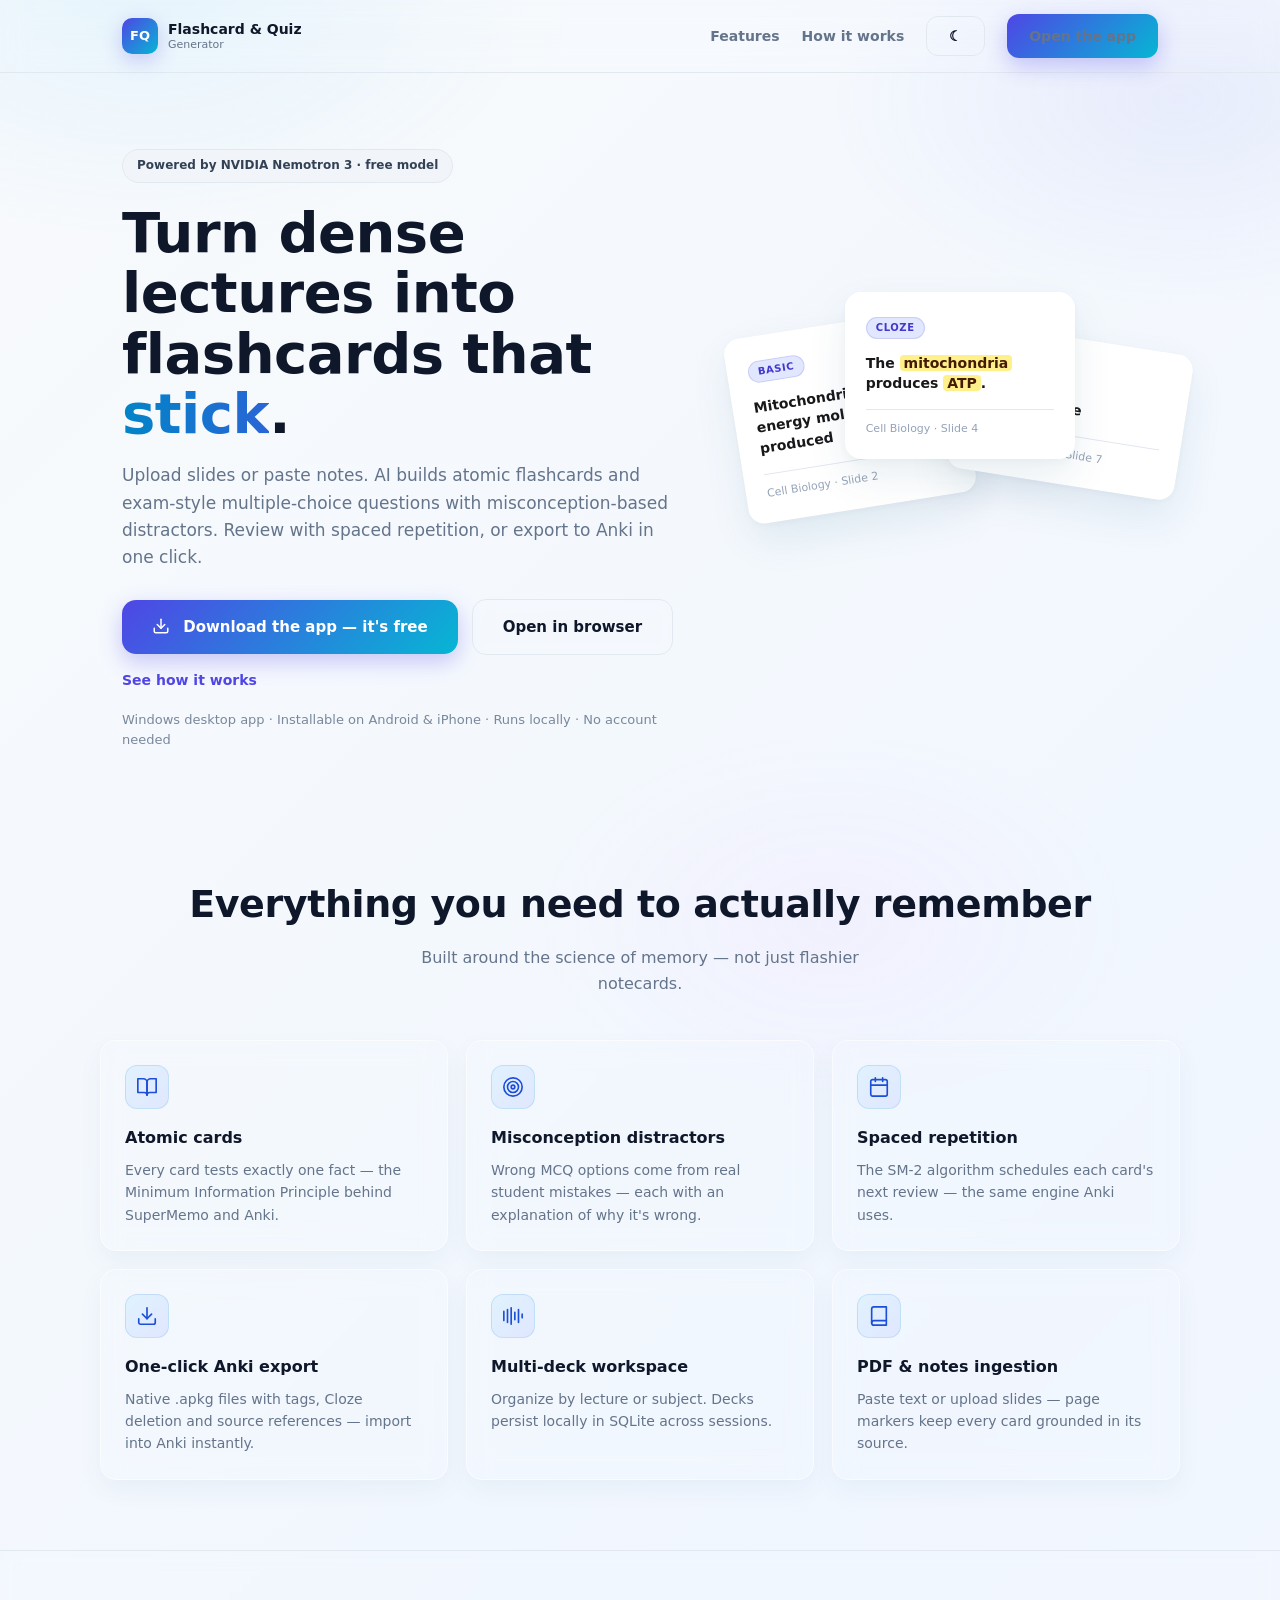
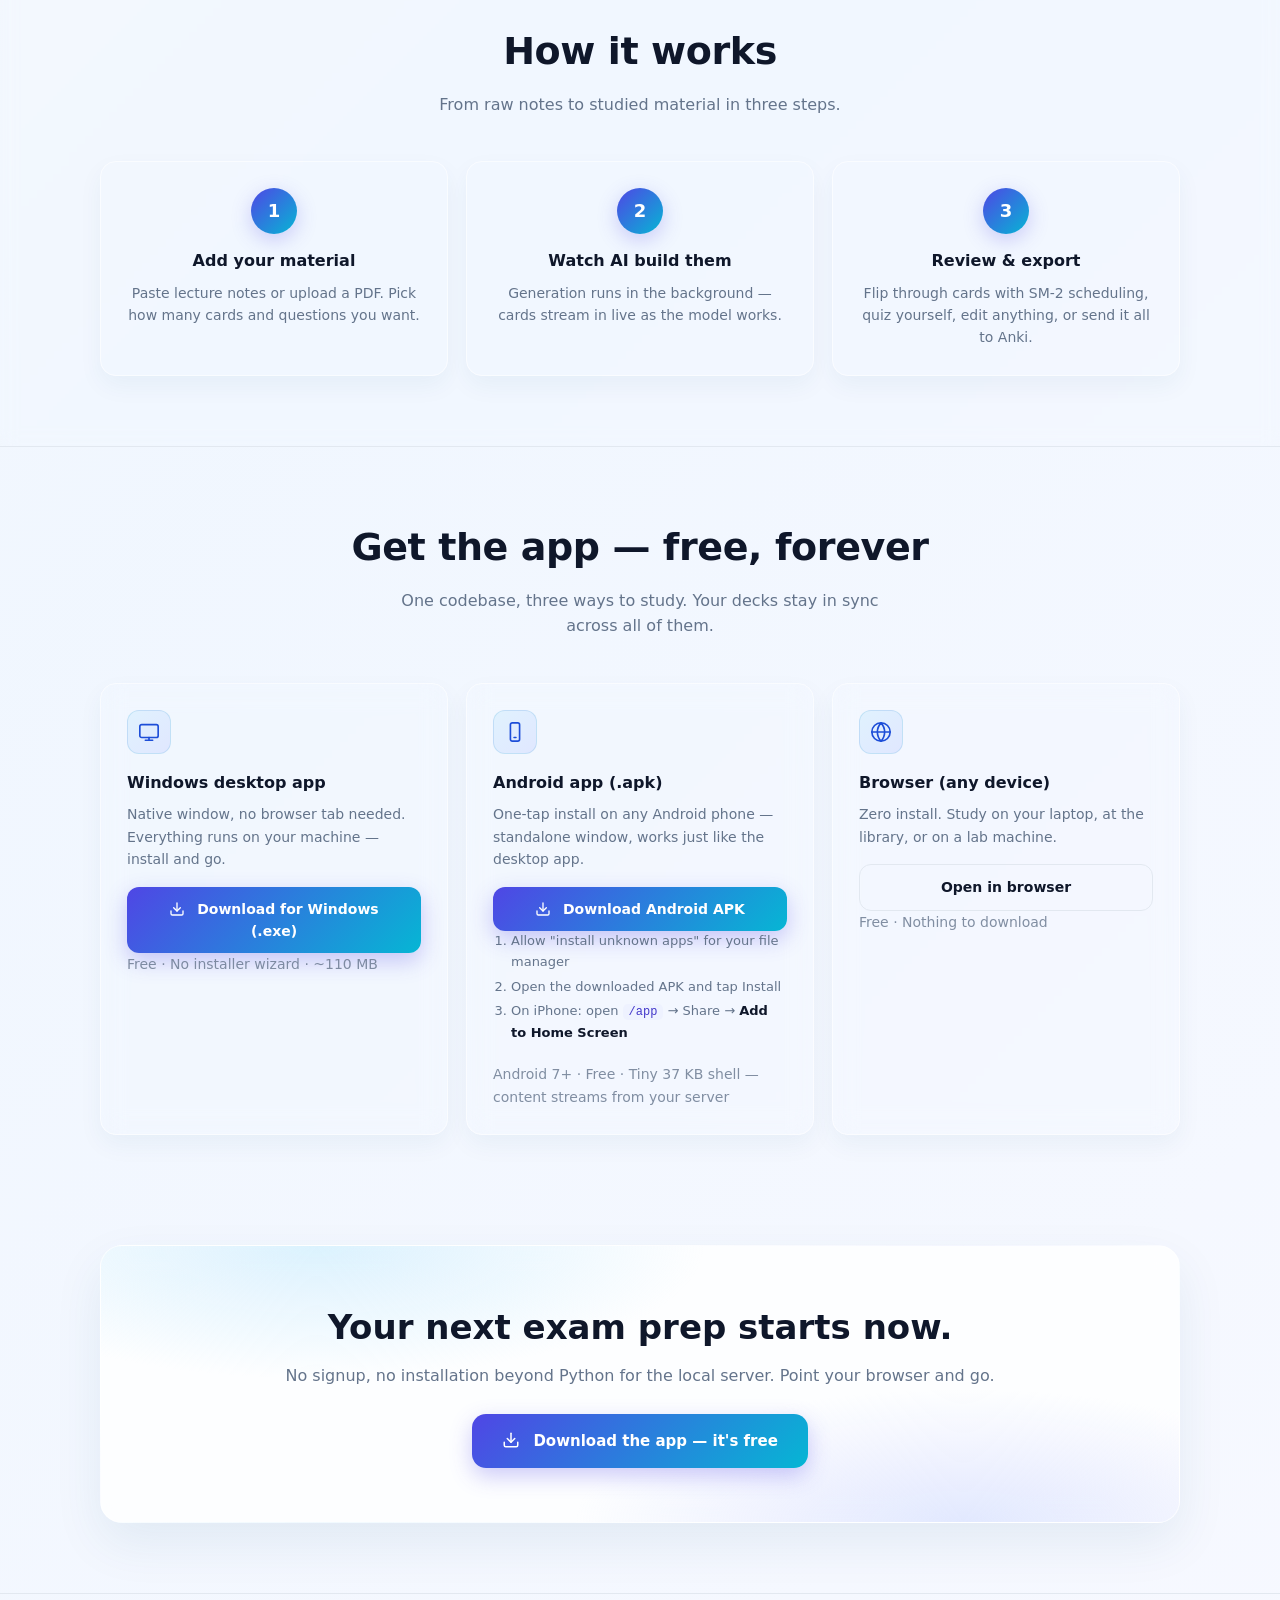
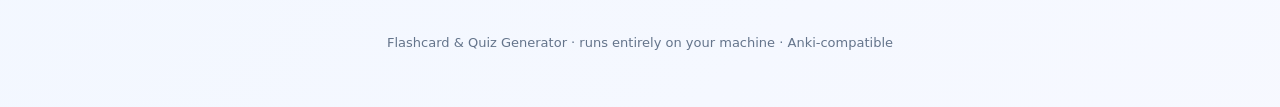
==== static/index.html @ 415cfa1e "Flashcard & Quiz Generator: multi-modal study tool with LLM card extraction, SM-2 review, and Anki e" ====
<!DOCTYPE html>
<html lang="en">
<head>
  <meta charset="UTF-8" />
  <meta name="viewport" content="width=device-width, initial-scale=1.0" />
  <title>Flashcard &amp; Quiz Generator — AI study cards that stick</title>
  <meta name="description" content="Turn PDFs, slides, scans and notes into flashcards and exam-style MCQs with AI. Anki export, spaced repetition, offline desktop & mobile apps — free." />
  <meta name="theme-color" content="#4f46e5" />
  <meta name="mobile-web-app-capable" content="yes" />
  <meta name="apple-mobile-web-app-capable" content="yes" />
  <meta name="apple-mobile-web-app-status-bar-style" content="default" />
  <meta property="og:type" content="website" />
  <meta property="og:title" content="Flashcard &amp; Quiz Generator — AI study cards that stick" />
  <meta property="og:description" content="Turn PDFs, slides, scans and notes into flashcards and exam-style MCQs with AI. Anki export, spaced repetition, offline desktop & mobile apps — free." />
  <meta property="og:image" content="/icons/apple-touch-icon.png" />
  <link rel="manifest" href="/manifest.json" />
  <link rel="icon" href="/favicon.ico" sizes="any" />
  <link rel="icon" type="image/png" sizes="32x32" href="/icons/favicon-64.png" />
  <link rel="icon" type="image/png" sizes="192x192" href="/icons/icon-192.png" />
  <link rel="icon" type="image/png" sizes="512x512" href="/icons/icon-512.png" />
  <link rel="apple-touch-icon" href="/icons/apple-touch-icon.png" />
  <link rel="stylesheet" href="landing.css" />
</head>
<body>
  <nav class="nav">
    <div class="nav-inner">
      <a class="brand" href="/">
        <div class="brand-mark">FQ</div>
        <div class="brand-text"><strong>Flashcard &amp; Quiz</strong><span>Generator</span></div>
      </a>
      <div class="nav-links">
        <a href="#features">Features</a>
        <a href="#how">How it works</a>
        <button id="themeToggle" class="btn-ghost" title="Toggle dark mode" aria-label="Toggle dark mode">&#9789;</button>
        <a href="/app" class="btn-primary nav-cta">Open the app</a>
      </div>
    </div>
  </nav>

  <header class="hero">
    <div class="hero-inner">
      <span class="hero-badge">Powered by NVIDIA Nemotron 3 · free model</span>
      <h1>Turn dense lectures into flashcards that <span class="grad-text">stick</span>.</h1>
      <p class="hero-sub">
        Upload slides or paste notes. AI builds atomic flashcards and exam-style
        multiple-choice questions with misconception-based distractors. Review with
        spaced repetition, or export to Anki in one click.
      </p>
      <div class="hero-cta">
        <a href="/api/download/desktop" id="downloadBtn" class="btn-primary big web-only">
          <svg viewBox="0 0 24 24" fill="none" stroke="currentColor" stroke-width="2" stroke-linecap="round" stroke-linejoin="round" style="width:18px;height:18px;vertical-align:-3px;margin-right:8px"><path d="M21 15v4a2 2 0 0 1-2 2H5a2 2 0 0 1-2-2v-4"/><path d="M7 10l5 5 5-5"/><path d="M12 15V3"/></svg>
          <span id="dlLabel">Download the app — it's free</span>
        </a>
        <a href="/app" class="btn-ghost big web-only">Open in browser</a>
        <a href="#how" class="cta-link">See how it works</a>
      </div>
      <p class="hero-note web-only">Windows desktop app · Installable on Android &amp; iPhone · Runs locally · No account needed</p>
      <p class="hero-note app-note">You're running the <b>native app</b> — your decks stay synced with this server.</p>
    </div>

    <div class="hero-cards" aria-hidden="true">
      <div class="hcard hcard-a">
        <div class="hcard-body">
          <span class="hcard-chip">Basic</span>
          <p class="hcard-q">Mitochondria: Primary energy molecule produced</p>
        </div>
        <div class="hcard-foot">Cell Biology · Slide 2</div>
      </div>
      <div class="hcard hcard-b">
        <div class="hcard-body">
          <span class="hcard-chip">Cloze</span>
          <p class="hcard-q">The <mark>mitochondria</mark> produces <mark>ATP</mark>.</p>
        </div>
        <div class="hcard-foot">Cell Biology · Slide 4</div>
      </div>
      <div class="hcard hcard-c">
        <div class="hcard-body">
          <span class="hcard-chip answer">Answer</span>
          <p class="hcard-q">DNA Helicase</p>
        </div>
        <div class="hcard-foot">DNA replication · Slide 7</div>
      </div>
    </div>
  </header>

  <section id="features" class="section">
    <div class="section-inner reveal">
      <h2>Everything you need to actually remember</h2>
      <p class="section-sub">Built around the science of memory — not just flashier notecards.</p>
      <div class="feature-grid">
        <div class="feature">
          <div class="f-icon"><svg viewBox="0 0 24 24" fill="none" stroke="currentColor" stroke-width="1.8" stroke-linecap="round" stroke-linejoin="round"><path d="M2 3h6a4 4 0 0 1 4 4v14a3 3 0 0 0-3-3H2z"/><path d="M22 3h-6a4 4 0 0 0-4 4v14a3 3 0 0 1 3-3h7z"/></svg></div>
          <h3>Atomic cards</h3>
          <p>Every card tests exactly one fact — the Minimum Information Principle behind SuperMemo and Anki.</p>
        </div>
        <div class="feature">
          <div class="f-icon"><svg viewBox="0 0 24 24" fill="none" stroke="currentColor" stroke-width="1.8" stroke-linecap="round" stroke-linejoin="round"><circle cx="12" cy="12" r="10"/><circle cx="12" cy="12" r="6"/><circle cx="12" cy="12" r="2"/></svg></div>
          <h3>Misconception distractors</h3>
          <p>Wrong MCQ options come from real student mistakes — each with an explanation of why it's wrong.</p>
        </div>
        <div class="feature">
          <div class="f-icon"><svg viewBox="0 0 24 24" fill="none" stroke="currentColor" stroke-width="1.8" stroke-linecap="round" stroke-linejoin="round"><rect x="3" y="4" width="18" height="18" rx="2"/><path d="M16 2v4M8 2v4M3 10h18"/></svg></div>
          <h3>Spaced repetition</h3>
          <p>The SM-2 algorithm schedules each card's next review — the same engine Anki uses.</p>
        </div>
        <div class="feature">
          <div class="f-icon"><svg viewBox="0 0 24 24" fill="none" stroke="currentColor" stroke-width="1.8" stroke-linecap="round" stroke-linejoin="round"><path d="M21 15v4a2 2 0 0 1-2 2H5a2 2 0 0 1-2-2v-4"/><path d="M7 10l5 5 5-5"/><path d="M12 15V3"/></svg></div>
          <h3>One-click Anki export</h3>
          <p>Native .apkg files with tags, Cloze deletion and source references — import into Anki instantly.</p>
        </div>
        <div class="feature">
          <div class="f-icon"><svg viewBox="0 0 24 24" fill="none" stroke="currentColor" stroke-width="1.8" stroke-linecap="round" stroke-linejoin="round"><path d="M2 7v10M6 5v14M10 3v18M14 8v8M18 5v14M22 10v4"/></svg></div>
          <h3>Multi-deck workspace</h3>
          <p>Organize by lecture or subject. Decks persist locally in SQLite across sessions.</p>
        </div>
        <div class="feature">
          <div class="f-icon"><svg viewBox="0 0 24 24" fill="none" stroke="currentColor" stroke-width="1.8" stroke-linecap="round" stroke-linejoin="round"><path d="M4 19.5A2.5 2.5 0 0 1 6.5 17H20"/><path d="M6.5 2H20v20H6.5A2.5 2.5 0 0 1 4 19.5v-15A2.5 2.5 0 0 1 6.5 2z"/></svg></div>
          <h3>PDF &amp; notes ingestion</h3>
          <p>Paste text or upload slides — page markers keep every card grounded in its source.</p>
        </div>
      </div>
    </div>
  </section>

  <section id="how" class="section alt">
    <div class="section-inner reveal">
      <h2>How it works</h2>
      <p class="section-sub">From raw notes to studied material in three steps.</p>
      <div class="steps">
        <div class="step">
          <div class="step-num">1</div>
          <h3>Add your material</h3>
          <p>Paste lecture notes or upload a PDF. Pick how many cards and questions you want.</p>
        </div>
        <div class="step">
          <div class="step-num">2</div>
          <h3>Watch AI build them</h3>
          <p>Generation runs in the background — cards stream in live as the model works.</p>
        </div>
        <div class="step">
          <div class="step-num">3</div>
          <h3>Review &amp; export</h3>
          <p>Flip through cards with SM-2 scheduling, quiz yourself, edit anything, or send it all to Anki.</p>
        </div>
      </div>
    </div>
  </section>

  <section id="get" class="section">
    <div class="section-inner reveal">
      <h2>Get the app — free, forever</h2>
      <p class="section-sub">One codebase, three ways to study. Your decks stay in sync across all of them.</p>
      <div class="get-grid">
        <div class="get-card">
          <div class="get-icon"><svg viewBox="0 0 24 24" fill="none" stroke="currentColor" stroke-width="1.8" stroke-linecap="round" stroke-linejoin="round"><rect x="2" y="4" width="20" height="14" rx="2"/><path d="M8 21h8M12 18v3"/></svg></div>
          <h3>Windows desktop app</h3>
          <p>Native window, no browser tab needed. Everything runs on your machine — install and go.</p>
          <a href="/api/download/desktop" class="btn-primary dl-btn">
            <svg viewBox="0 0 24 24" fill="none" stroke="currentColor" stroke-width="2" stroke-linecap="round" stroke-linejoin="round" style="width:16px;height:16px;vertical-align:-3px;margin-right:7px"><path d="M21 15v4a2 2 0 0 1-2 2H5a2 2 0 0 1-2-2v-4"/><path d="M7 10l5 5 5-5"/><path d="M12 15V3"/></svg>
            Download for Windows (.exe)
          </a>
          <p class="get-note">Free · No installer wizard · ~110 MB</p>
        </div>
        <div class="get-card android-card" id="getAndroidCard">
          <div class="get-icon"><svg viewBox="0 0 24 24" fill="none" stroke="currentColor" stroke-width="1.8" stroke-linecap="round" stroke-linejoin="round"><rect x="7" y="2" width="10" height="20" rx="2"/><path d="M11 18h2"/></svg></div>
          <h3>Android app (.apk)</h3>
          <p>One-tap install on any Android phone — standalone window, works just like the desktop app.</p>
          <a href="/api/download/android" class="btn-primary dl-btn">
            <svg viewBox="0 0 24 24" fill="none" stroke="currentColor" stroke-width="2" stroke-linecap="round" stroke-linejoin="round" style="width:16px;height:16px;vertical-align:-3px;margin-right:7px"><path d="M21 15v4a2 2 0 0 1-2 2H5a2 2 0 0 1-2-2v-4"/><path d="M7 10l5 5 5-5"/><path d="M12 15V3"/></svg>
            Download Android APK
          </a>
          <ol class="install-steps">
            <li>Allow "install unknown apps" for your file manager</li>
            <li>Open the downloaded APK and tap Install</li>
            <li>On iPhone: open <code>/app</code> → Share → <strong>Add to Home Screen</strong></li>
          </ol>
          <p class="get-note">Android 7+ · Free · Tiny 37 KB shell — content streams from your server</p>
        </div>
        <div class="get-card">
          <div class="get-icon"><svg viewBox="0 0 24 24" fill="none" stroke="currentColor" stroke-width="1.8" stroke-linecap="round" stroke-linejoin="round"><circle cx="12" cy="12" r="10"/><path d="M2 12h20M12 2a15.3 15.3 0 0 1 4 10 15.3 15.3 0 0 1-4 10 15.3 15.3 0 0 1-4-10 15.3 15.3 0 0 1 4-10z"/></svg></div>
          <h3>Browser (any device)</h3>
          <p>Zero install. Study on your laptop, at the library, or on a lab machine.</p>
          <a href="/app" class="btn-ghost dl-btn">Open in browser</a>
          <p class="get-note">Free · Nothing to download</p>
        </div>
      </div>
    </div>
  </section>

  <section class="cta-band reveal">
    <h2>Your next exam prep starts now.</h2>
    <p>No signup, no installation beyond Python for the local server. Point your browser and go.</p>
    <a href="/api/download/desktop" class="btn-primary big" id="ctaDownloadBtn">
      <svg viewBox="0 0 24 24" fill="none" stroke="currentColor" stroke-width="2" stroke-linecap="round" stroke-linejoin="round" style="width:18px;height:18px;vertical-align:-3px;margin-right:8px"><path d="M21 15v4a2 2 0 0 1-2 2H5a2 2 0 0 1-2-2v-4"/><path d="M7 10l5 5 5-5"/><path d="M12 15V3"/></svg>
      <span id="ctaDlLabel">Download the app — it's free</span>
    </a>
  </section>

  <footer>
    <p>Flashcard &amp; Quiz Generator · runs entirely on your machine · Anki-compatible</p>
  </footer>

  <script src="landing.js"></script>
  <script>
    if ("serviceWorker" in navigator) {
      window.addEventListener("load", () => navigator.serviceWorker.register("/sw.js").catch(() => {}));
    }
  </script>
</body>
</html>
---- static/landing.css ----
﻿:root {
  --bg-top: #f8fafc;
  --bg-mid: rgba(219, 234, 254, 0.4);  /* blue-50 */
  --bg-bottom: rgba(238, 242, 255, 0.5); /* indigo-50 */
  --accent: #0284c7;             /* bright cyan / royal blue */
  --indigo: #4f46e5;
  --cyan: #06b6d4;
  --emerald: #059669;
  --text: #0f172a;               /* midnight navy */
  --charcoal: #18181b;           /* card text */
  --muted: #64748b;              /* slate-500 */
  --white: #ffffff;
  --border-soft: rgba(255, 255, 255, 0.6);
  --border-line: #e2e8f0;        /* slate-200 */
  --hover: #f1f5f9;
  --grad: linear-gradient(135deg, #4f46e5 0%, #06b6d4 100%);
  --glow: 0 6px 20px rgba(79, 70, 229, 0.25);
  --soft-shadow: 0 12px 34px rgba(12, 74, 110, 0.06);
  --radius: 16px;
}

:root[data-theme="dark"] {
  --bg-top: #0b1220;
  --bg-mid: rgba(30, 41, 59, 0.5);
  --bg-bottom: rgba(15, 23, 42, 0.65);
  --text: #e2e8f0;
  --charcoal: #f1f5f9;
  --muted: #94a3b8;
  --white: #111a2c;
  --border-soft: rgba(148, 163, 184, 0.15);
  --border-line: #263247;
  --hover: #1e293b;
  --glow: 0 6px 22px rgba(99, 102, 241, 0.4);
  --soft-shadow: 0 12px 34px rgba(0, 0, 0, 0.5);
}

html.fs-compact { zoom: 0.92; }
html.fs-large { zoom: 1.12; }

* { box-sizing: border-box; }

html { scroll-behavior: smooth; }

body {
  margin: 0;
  color: var(--text);
  font-family: "Segoe UI", system-ui, -apple-system, sans-serif;
  line-height: 1.6;
  background: linear-gradient(135deg, var(--bg-top), var(--bg-mid), var(--bg-bottom));
  overflow-x: hidden;
  min-height: 100vh;
}

body::before {
  content: "";
  position: fixed;
  inset: -25%;
  z-index: -1;
  pointer-events: none;
  background:
    radial-gradient(32% 28% at 24% 16%, rgba(56, 189, 248, 0.09), transparent 65%),
    radial-gradient(28% 24% at 78% 24%, rgba(99, 102, 241, 0.08), transparent 65%),
    radial-gradient(24% 22% at 60% 85%, rgba(232, 121, 249, 0.05), transparent 65%);
  animation: aurora 26s ease-in-out infinite alternate;
}

@keyframes aurora {
  0%   { transform: translate3d(-2%, -1%, 0) scale(1); }
  50%  { transform: translate3d(2%, 1.5%, 0) scale(1.06); }
  100% { transform: translate3d(-1.5%, 2%, 0) scale(1.01); }
}

::selection { background: rgba(79, 70, 229, 0.18); }

/* ---------------------------------------------------------------- nav */

.nav {
  position: sticky; top: 0; z-index: 50;
  backdrop-filter: blur(14px);
  background: var(--glass);
  border-bottom: 1px solid var(--border-line);
}

.nav-inner {
  max-width: 1080px; margin: 0 auto;
  display: flex; align-items: center; justify-content: space-between;
  padding: 14px 22px;
}

.brand { display: flex; align-items: center; gap: 10px; text-decoration: none; color: var(--text); }

.brand-mark {
  width: 36px; height: 36px;
  display: grid; place-items: center;
  border-radius: 10px;
  background: var(--grad);
  font-weight: 800; font-size: 13px; color: #fff;
  box-shadow: var(--glow);
}

.brand-text { display: flex; flex-direction: column; line-height: 1.2; }
.brand-text strong { font-size: 14px; }
.brand-text span { font-size: 11px; color: var(--muted); }

.nav-links { display: flex; align-items: center; gap: 22px; }
.nav-links a { color: var(--muted); text-decoration: none; font-size: 14px; font-weight: 600; transition: color .15s; }
.nav-links a:hover { color: var(--text); }
.nav-links a:not(.nav-cta) { display: inline-block; }
@media (max-width: 640px) {
  .nav-links a:not(.nav-cta) { display: none; }
}

/* ---------------------------------------------------------------- buttons */

.btn-primary, .btn-ghost {
  display: inline-block;
  text-decoration: none;
  font-weight: 700;
  border-radius: 12px;
  padding: 11px 22px;
  font-size: 14px;
  transition: transform .12s, box-shadow .2s, filter .15s, background .15s;
  cursor: pointer;
}

.btn-primary {
  background: var(--grad);
  color: #fff;
  box-shadow: 0 8px 22px rgba(79, 70, 229, 0.28);
}
.btn-primary:hover { filter: brightness(1.07); transform: translateY(-1px); box-shadow: 0 12px 28px rgba(79, 70, 229, 0.35); }
.btn-primary.big { padding: 15px 30px; font-size: 15px; border-radius: 14px; }

.btn-ghost {
  border: 1px solid var(--border-line);
  color: var(--text);
  background: var(--glass);
  backdrop-filter: blur(6px);
}
.btn-ghost:hover { background: var(--white); border-color: var(--border-line-2); transform: translateY(-1px); }
.btn-ghost.big { padding: 15px 30px; font-size: 15px; border-radius: 14px; }

.btn-primary:focus-visible, .btn-ghost:focus-visible, .cta-link:focus-visible,
.nav-links a:focus-visible, #themeToggle:focus-visible, .dl-btn:focus-visible {
  outline: 2px solid var(--accent);
  outline-offset: 3px;
}

/* ---------------------------------------------------------------- platform-aware */

.app-note { display: none; }
body[data-platform="android"] .app-note,
body[data-platform="desktop"] .app-note { display: block; }

body[data-platform="android"] .web-only,
body[data-platform="desktop"] .web-only { display: none !important; }

body[data-platform="android"] #get,
body[data-platform="desktop"] #get,
body[data-platform="android"] .cta-band,
body[data-platform="desktop"] .cta-band { display: none; }

body.web-mobile .android-card { order: -1; }
body.web-mobile .android-card.featured {
  box-shadow: 0 0 0 2px var(--indigo), 0 18px 40px rgba(12, 74, 110, 0.12);
}

/* ---------------------------------------------------------------- hero */

.hero {
  max-width: 1080px; margin: 0 auto;
  padding: 76px 22px 40px;
  display: grid;
  grid-template-columns: 1.15fr 0.85fr;
  gap: 40px;
  align-items: center;
}

.hero-badge {
  display: inline-block;
  padding: 6px 14px;
  border-radius: 999px;
  font-size: 12px; font-weight: 700;
  color: #334155;                       /* slate-700 */
  background: var(--hover);                  /* slate-100 */
  border: 1px solid var(--border-line); /* slate-200 */
  margin-bottom: 20px;
}

.hero h1 {
  font-size: clamp(34px, 5vw, 56px);
  line-height: 1.08;
  margin: 0 0 18px;
  letter-spacing: -0.5px;
  color: var(--text);
}

.grad-text {
  background: linear-gradient(90deg, var(--accent), var(--indigo));
  background-size: 200% 100%;
  -webkit-background-clip: text;
  background-clip: text;
  color: transparent;
  animation: grad-slide 6s ease-in-out infinite alternate;
}

@keyframes grad-slide {
  from { background-position: 0% 50%; }
  to   { background-position: 100% 50%; }
}

.hero-sub { color: var(--muted); font-size: 17px; max-width: 560px; margin: 0 0 28px; }

.hero-cta { display: flex; gap: 14px; flex-wrap: wrap; align-items: center; }

.cta-link { color: var(--indigo); font-weight: 700; font-size: 14px; text-decoration: none; }
.cta-link:hover { text-decoration: underline; }

/* ---------------------------------------------------------------- get the app */

.get-grid {
  display: grid;
  grid-template-columns: repeat(auto-fit, minmax(280px, 1fr));
  gap: 18px;
}

.get-card {
  background: var(--glass-strong);
  backdrop-filter: blur(12px);
  border: 1px solid var(--border-soft);
  box-shadow: 0 10px 24px rgba(12, 74, 110, 0.05);
  border-radius: var(--radius);
  padding: 26px;
  display: flex;
  flex-direction: column;
  transition: transform .18s, box-shadow .25s;
}
.get-card:hover { transform: translateY(-4px); box-shadow: 0 18px 40px rgba(12, 74, 110, 0.1); }

.get-icon {
  width: 44px; height: 44px;
  display: grid; place-items: center;
  border-radius: 12px;
  background: linear-gradient(135deg, #e0f2fe, #e0e7ff);
  border: 1px solid rgba(2, 132, 199, 0.14);
  color: #1d4ed8;
  margin-bottom: 16px;
}
.get-icon svg { width: 22px; height: 22px; }

.get-card h3 { margin: 0 0 8px; font-size: 16px; color: var(--text); }
.get-card p { margin: 0 0 16px; color: var(--muted); font-size: 14px; }
.get-card .dl-btn { text-align: center; }

.get-note { font-size: 12px; margin-top: 12px; margin-bottom: 0 !important; opacity: 0.8; }

.install-steps {
  margin: 0 0 16px;
  padding-left: 18px;
  font-size: 13px;
  color: var(--muted);
}
.install-steps li { margin-bottom: 4px; }
.install-steps code {
  background: #eef2ff;
  color: #4338ca;
  border-radius: 5px;
  padding: 1px 6px;
  font-size: 12px;
}
.install-steps strong { color: var(--text); }

.toast-lite {
  position: fixed;
  bottom: 20px; right: 20px;
  z-index: 200;
  background: var(--white);
  border: 1px solid var(--border-line);
  border-left: 3px solid var(--indigo);
  box-shadow: 0 12px 30px rgba(12, 74, 110, 0.12);
  padding: 11px 15px;
  border-radius: 11px;
  font-size: 13px;
  font-weight: 600;
  color: var(--text);
  animation: tl-in .25s ease;
}
.toast-lite.ok { border-left-color: var(--emerald); }
.toast-lite.err { border-left-color: #e11d48; }
.toast-lite.out { animation: tl-out .3s ease forwards; }
@keyframes tl-in { from { transform: translateY(10px); opacity: 0; } to { transform: none; opacity: 1; } }
@keyframes tl-out { to { transform: translateY(8px); opacity: 0; } }

.hero-note { color: var(--muted); font-size: 13px; margin-top: 18px; opacity: 0.85; }

/* hero flashcards â€” pure white glass */

.hero-cards { position: relative; height: 330px; perspective: 1200px; }

.hcard {
  position: absolute;
  width: 230px;
  border-radius: 16px;
  background: var(--white);
  border: 1px solid var(--border-soft);
  box-shadow: 0 18px 40px rgba(12, 74, 110, 0.09), 0 2px 8px rgba(12, 74, 110, 0.04);
  padding: 20px;
  display: flex; flex-direction: column;
  animation: float 7s ease-in-out infinite;
}

.hcard-a { top: 30px; left: 0; transform: rotate(-9deg); animation-delay: 0s; }
.hcard-b { top: 0; left: 110px; transform: rotate(0deg); animation-delay: 1.2s; z-index: 2; }
.hcard-c { top: 46px; left: 220px; transform: rotate(9deg); animation-delay: 2.4s; }

@keyframes float {
  0%, 100% { margin-top: 0; }
  50% { margin-top: -12px; }
}

.hcard-body { flex: 1; }
.hcard-chip {
  display: inline-block;
  font-size: 10px; font-weight: 800; letter-spacing: 0.6px;
  color: #4338ca;                       /* indigo-700 */
  background: #e0e7ff;                  /* indigo-100 */
  border: 1px solid rgba(67, 56, 202, 0.15);
  padding: 2px 9px; border-radius: 999px;
  text-transform: uppercase;
}
.hcard-chip.answer { color: #047857; background: #d1fae5; border-color: rgba(4, 120, 87, 0.15); }

.hcard-q { font-size: 14px; font-weight: 600; margin: 14px 0 0; line-height: 1.45; color: var(--charcoal); }

.hcard-foot {
  margin-top: 16px; padding-top: 10px;
  border-top: 1px solid var(--border-line);
  font-size: 11px; color: #94a3b8;      /* slate-400 */
}

.hcard mark {
  background: #fef08a;                  /* yellow-200 highlighter */
  color: #451a03;                       /* amber-950 */
  border-radius: 4px;
  padding: 0 4px;
  font-weight: 700;
}

@media (max-width: 900px) {
  .hero { grid-template-columns: 1fr; padding-top: 50px; }
  .hero-cards { height: 300px; margin-top: 10px; }
  .hcard-b { left: 50%; transform: translateX(-50%); }
  .hcard-a { left: 6%; }
  .hcard-c { right: 6%; left: auto; }
}

@media (max-width: 640px) {
  .hero { padding-top: 40px; }
  .hero-cards { height: 230px; }
  .hcard-c { display: none; }
  .hero-cta .btn-primary.big, .hero-cta .btn-ghost.big { width: 100%; text-align: center; }
}

/* ---------------------------------------------------------------- sections */

.section { padding: 70px 22px; }

.section.alt {
  background: var(--glass);
  border-block: 1px solid var(--border-line);
  backdrop-filter: blur(8px);
}

.section-inner { max-width: 1080px; margin: 0 auto; }

.section h2 {
  font-size: clamp(26px, 3.5vw, 38px);
  letter-spacing: -0.4px;
  margin: 0 0 10px;
  text-align: center;
  color: var(--text);
}

.section-sub { color: var(--muted); text-align: center; margin: 0 auto 44px; max-width: 520px; }

.feature-grid {
  display: grid;
  grid-template-columns: repeat(auto-fit, minmax(280px, 1fr));
  gap: 18px;
}

.feature {
  background: var(--glass-strong);
  backdrop-filter: blur(12px);
  border: 1px solid var(--border-soft);
  box-shadow: 0 10px 24px rgba(12, 74, 110, 0.05);
  border-radius: var(--radius);
  padding: 24px;
  transition: transform .18s, box-shadow .25s, border-color .2s, background .2s;
}
.feature:hover {
  transform: translateY(-4px);
  background: var(--white);
  border-color: var(--border-soft);
  box-shadow: 0 18px 40px rgba(12, 74, 110, 0.1);
}

.f-icon {
  width: 44px; height: 44px;
  display: grid; place-items: center;
  border-radius: 12px;
  background: linear-gradient(135deg, #e0f2fe, #e0e7ff); /* sky-100 â†’ indigo-100 */
  border: 1px solid rgba(2, 132, 199, 0.14);
  color: #1d4ed8;                     /* blue-700 */
  margin-bottom: 16px;
}
.f-icon svg { width: 22px; height: 22px; }

.feature h3 { margin: 0 0 8px; font-size: 16px; color: var(--text); }
.feature p { margin: 0; color: var(--muted); font-size: 14px; }

.steps {
  display: grid;
  grid-template-columns: repeat(auto-fit, minmax(250px, 1fr));
  gap: 18px;
}

.step {
  background: var(--glass-strong);
  backdrop-filter: blur(12px);
  border: 1px solid var(--border-soft);
  box-shadow: 0 10px 24px rgba(12, 74, 110, 0.05);
  border-radius: var(--radius);
  padding: 26px;
  text-align: center;
}

.step-num {
  width: 46px; height: 46px;
  margin: 0 auto 14px;
  display: grid; place-items: center;
  border-radius: 50%;
  background: var(--grad);
  color: #fff;
  font-weight: 800; font-size: 18px;
  box-shadow: var(--glow);
}

.step h3 { margin: 0 0 8px; font-size: 16px; color: var(--text); }
.step p { margin: 0; color: var(--muted); font-size: 14px; }

/* ---------------------------------------------------------------- cta + footer */

.cta-band {
  max-width: 1080px; margin: 40px auto 70px;
  padding: 54px 30px;
  text-align: center;
  border-radius: 22px;
  border: 1px solid var(--border-soft);
  background:
    radial-gradient(60% 80% at 20% 0%, rgba(186, 230, 253, 0.5), transparent 60%),   /* sky-200 tint */
    radial-gradient(60% 80% at 80% 100%, rgba(199, 210, 254, 0.5), transparent 60%), /* indigo-200 tint */
    rgba(255, 255, 255, 0.8);
  backdrop-filter: blur(12px);
  box-shadow: 0 20px 50px rgba(12, 74, 110, 0.08);
}

.cta-band h2 { font-size: clamp(24px, 3.5vw, 34px); margin: 0 0 8px; color: var(--text); }
.cta-band p { color: var(--muted); margin: 0 0 26px; }

footer {
  text-align: center;
  color: var(--muted);
  font-size: 13px;
  padding: 26px 20px 40px;
  border-top: 1px solid var(--border-line);
}

/* ---------------------------------------------------------------- reveal */

.reveal { opacity: 0; transform: translateY(26px); transition: opacity .7s ease, transform .7s ease; }
.reveal.visible { opacity: 1; transform: none; }
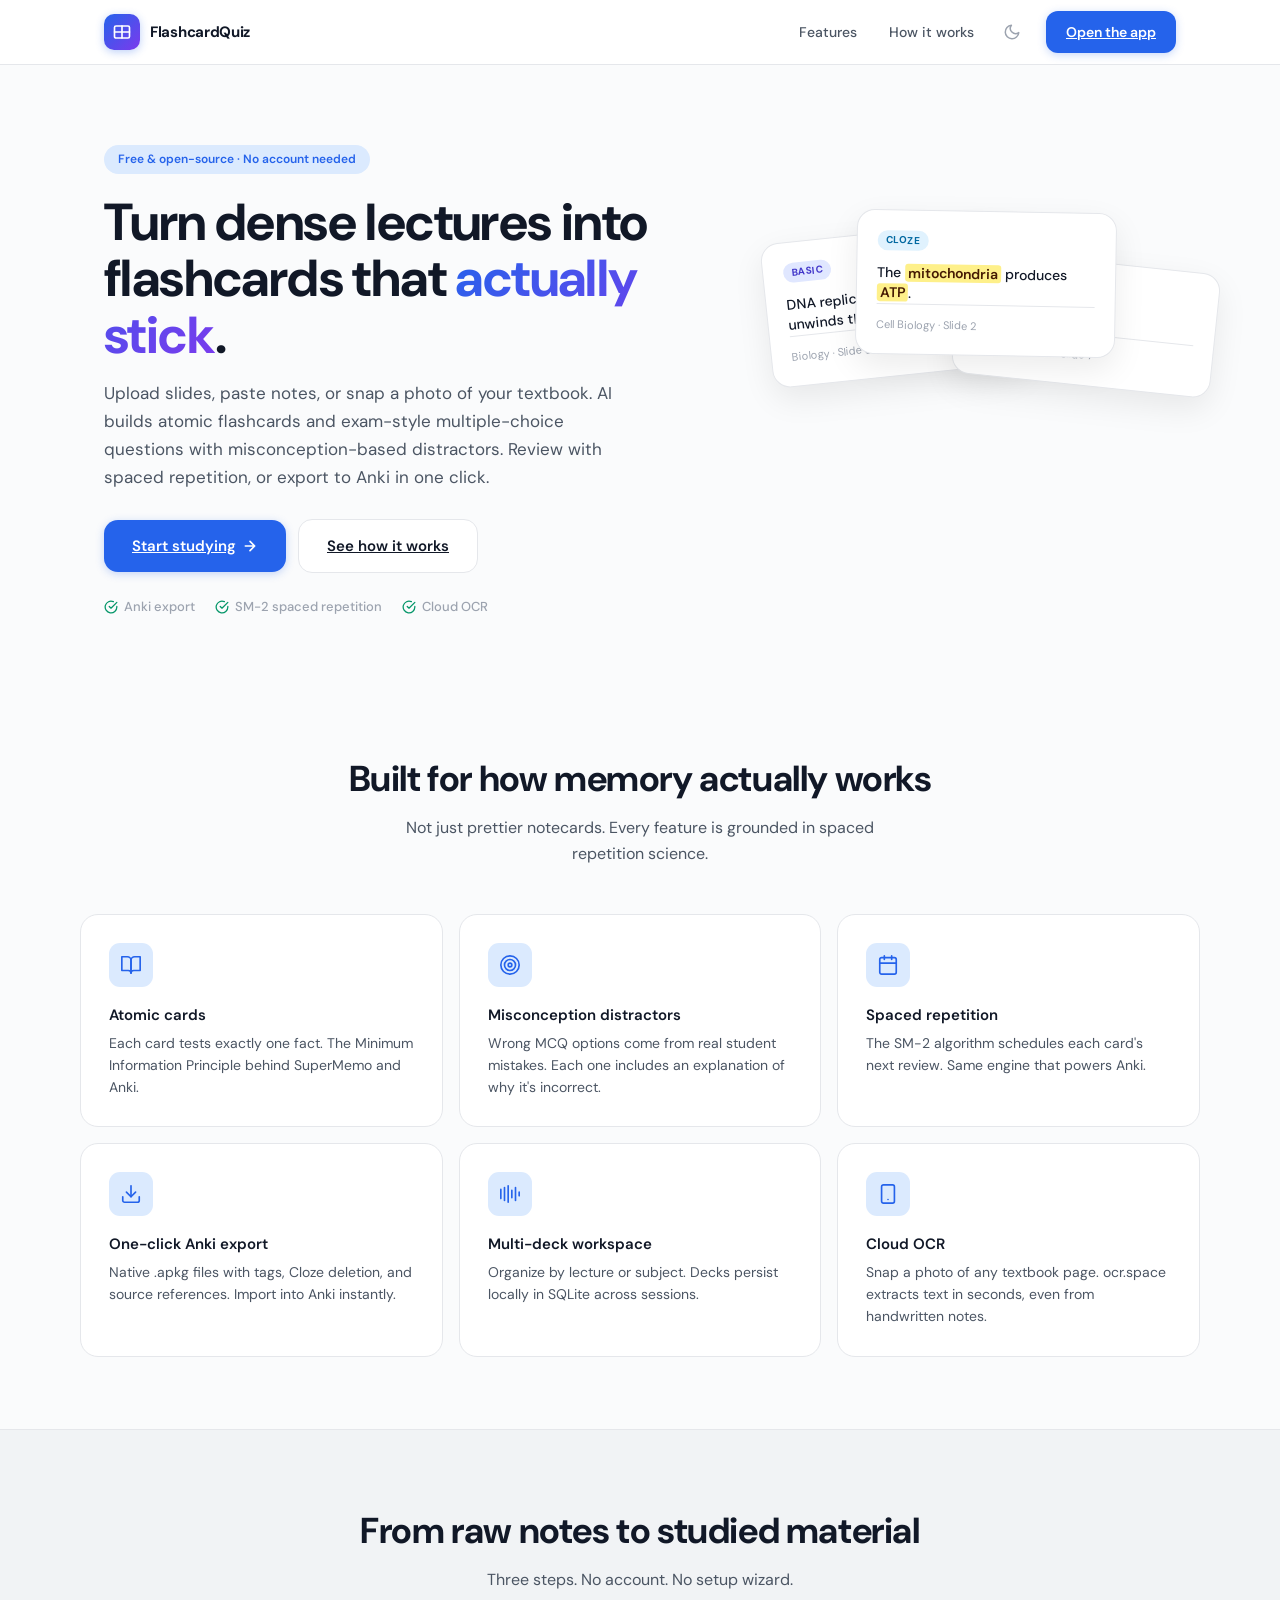
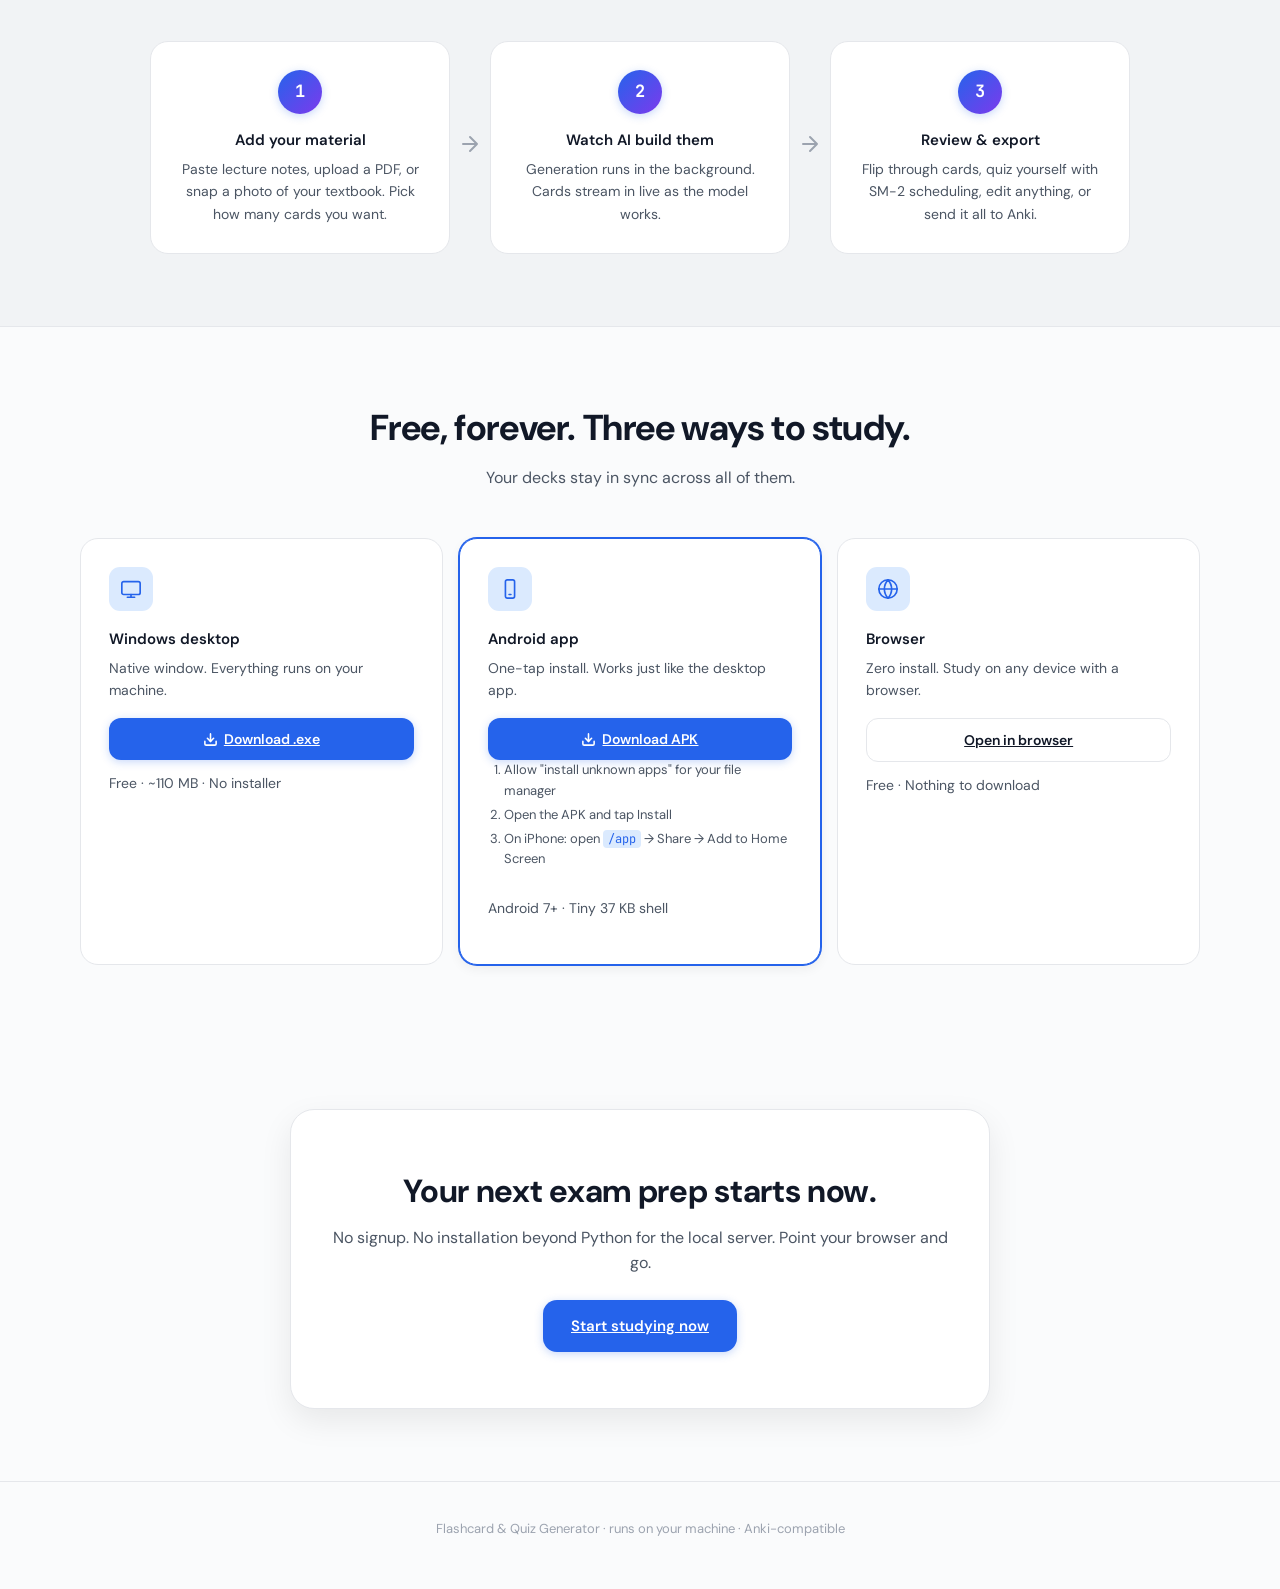
==== commit 2cdbfd73: "Production release: v1.2.0 - security fixes, UI overhaul, Play Store AAB, Docker deploy" ====
--- a/static/index.html
+++ b/static/index.html
@@ -5,13 +5,13 @@
   <meta name="viewport" content="width=device-width, initial-scale=1.0" />
   <title>Flashcard &amp; Quiz Generator — AI study cards that stick</title>
   <meta name="description" content="Turn PDFs, slides, scans and notes into flashcards and exam-style MCQs with AI. Anki export, spaced repetition, offline desktop & mobile apps — free." />
-  <meta name="theme-color" content="#4f46e5" />
+  <meta name="theme-color" content="#1a1a2e" />
   <meta name="mobile-web-app-capable" content="yes" />
   <meta name="apple-mobile-web-app-capable" content="yes" />
-  <meta name="apple-mobile-web-app-status-bar-style" content="default" />
+  <meta name="apple-mobile-web-app-status-bar-style" content="black-translucent" />
   <meta property="og:type" content="website" />
   <meta property="og:title" content="Flashcard &amp; Quiz Generator — AI study cards that stick" />
-  <meta property="og:description" content="Turn PDFs, slides, scans and notes into flashcards and exam-style MCQs with AI. Anki export, spaced repetition, offline desktop & mobile apps — free." />
+  <meta property="og:description" content="Turn PDFs, slides, scans and notes into flashcards and exam-style MCQs with AI." />
   <meta property="og:image" content="/icons/apple-touch-icon.png" />
   <link rel="manifest" href="/manifest.json" />
   <link rel="icon" href="/favicon.ico" sizes="any" />
@@ -19,185 +19,234 @@
   <link rel="icon" type="image/png" sizes="192x192" href="/icons/icon-192.png" />
   <link rel="icon" type="image/png" sizes="512x512" href="/icons/icon-512.png" />
   <link rel="apple-touch-icon" href="/icons/apple-touch-icon.png" />
+  <link rel="preconnect" href="https://fonts.googleapis.com" />
+  <link rel="preconnect" href="https://fonts.gstatic.com" crossorigin />
+  <link href="https://fonts.googleapis.com/css2?family=DM+Sans:ital,opsz,wght@0,9..40,400;0,9..40,500;0,9..40,600;0,9..40,700;1,9..40,400&family=JetBrains+Mono:wght@500&display=swap" rel="stylesheet" />
+  <link rel="stylesheet" href="tokens.css" />
   <link rel="stylesheet" href="landing.css" />
 </head>
 <body>
   <nav class="nav">
     <div class="nav-inner">
       <a class="brand" href="/">
-        <div class="brand-mark">FQ</div>
-        <div class="brand-text"><strong>Flashcard &amp; Quiz</strong><span>Generator</span></div>
+        <div class="brand-mark">
+          <svg width="18" height="18" viewBox="0 0 24 24" fill="none" stroke="currentColor" stroke-width="2.2" stroke-linecap="round" stroke-linejoin="round"><rect x="2" y="4" width="20" height="16" rx="2"/><path d="M12 4v16"/><path d="M2 12h20"/></svg>
+        </div>
+        <span class="brand-name">FlashcardQuiz</span>
       </a>
-      <div class="nav-links">
-        <a href="#features">Features</a>
-        <a href="#how">How it works</a>
-        <button id="themeToggle" class="btn-ghost" title="Toggle dark mode" aria-label="Toggle dark mode">&#9789;</button>
+      <div class="nav-right">
+        <a href="#features" class="nav-link">Features</a>
+        <a href="#how" class="nav-link">How it works</a>
+        <button id="themeToggle" class="icon-btn" title="Toggle dark mode" aria-label="Toggle dark mode">
+          <svg class="icon-sun" width="18" height="18" viewBox="0 0 24 24" fill="none" stroke="currentColor" stroke-width="2" stroke-linecap="round" stroke-linejoin="round"><circle cx="12" cy="12" r="5"/><path d="M12 1v2M12 21v2M4.22 4.22l1.42 1.42M18.36 18.36l1.42 1.42M1 12h2M21 12h2M4.22 19.78l1.42-1.42M18.36 5.64l1.42-1.42"/></svg>
+          <svg class="icon-moon" width="18" height="18" viewBox="0 0 24 24" fill="none" stroke="currentColor" stroke-width="2" stroke-linecap="round" stroke-linejoin="round"><path d="M21 12.79A9 9 0 1 1 11.21 3 7 7 0 0 0 21 12.79z"/></svg>
+        </button>
         <a href="/app" class="btn-primary nav-cta">Open the app</a>
       </div>
     </div>
   </nav>
 
   <header class="hero">
-    <div class="hero-inner">
-      <span class="hero-badge">Powered by NVIDIA Nemotron 3 · free model</span>
-      <h1>Turn dense lectures into flashcards that <span class="grad-text">stick</span>.</h1>
+    <div class="hero-content">
+      <div class="hero-badge">Free &amp; open-source &middot; No account needed</div>
+      <h1 class="hero-title">
+        Turn dense lectures into<br/>
+        flashcards that <span class="grad-text">actually stick</span>.
+      </h1>
       <p class="hero-sub">
-        Upload slides or paste notes. AI builds atomic flashcards and exam-style
-        multiple-choice questions with misconception-based distractors. Review with
-        spaced repetition, or export to Anki in one click.
+        Upload slides, paste notes, or snap a photo of your textbook. AI builds
+        atomic flashcards and exam-style multiple-choice questions with
+        misconception-based distractors. Review with spaced repetition, or
+        export to Anki in one click.
       </p>
-      <div class="hero-cta">
-        <a href="/api/download/desktop" id="downloadBtn" class="btn-primary big web-only">
-          <svg viewBox="0 0 24 24" fill="none" stroke="currentColor" stroke-width="2" stroke-linecap="round" stroke-linejoin="round" style="width:18px;height:18px;vertical-align:-3px;margin-right:8px"><path d="M21 15v4a2 2 0 0 1-2 2H5a2 2 0 0 1-2-2v-4"/><path d="M7 10l5 5 5-5"/><path d="M12 15V3"/></svg>
-          <span id="dlLabel">Download the app — it's free</span>
+      <div class="hero-actions">
+        <a href="/app" class="btn-primary btn-lg">
+          Start studying
+          <svg width="16" height="16" viewBox="0 0 24 24" fill="none" stroke="currentColor" stroke-width="2.5" stroke-linecap="round" stroke-linejoin="round" style="margin-left:6px"><path d="M5 12h14M12 5l7 7-7 7"/></svg>
         </a>
-        <a href="/app" class="btn-ghost big web-only">Open in browser</a>
-        <a href="#how" class="cta-link">See how it works</a>
-      </div>
-      <p class="hero-note web-only">Windows desktop app · Installable on Android &amp; iPhone · Runs locally · No account needed</p>
-      <p class="hero-note app-note">You're running the <b>native app</b> — your decks stay synced with this server.</p>
-    </div>
-
-    <div class="hero-cards" aria-hidden="true">
-      <div class="hcard hcard-a">
-        <div class="hcard-body">
-          <span class="hcard-chip">Basic</span>
-          <p class="hcard-q">Mitochondria: Primary energy molecule produced</p>
-        </div>
-        <div class="hcard-foot">Cell Biology · Slide 2</div>
-      </div>
-      <div class="hcard hcard-b">
-        <div class="hcard-body">
-          <span class="hcard-chip">Cloze</span>
-          <p class="hcard-q">The <mark>mitochondria</mark> produces <mark>ATP</mark>.</p>
-        </div>
-        <div class="hcard-foot">Cell Biology · Slide 4</div>
-      </div>
-      <div class="hcard hcard-c">
-        <div class="hcard-body">
-          <span class="hcard-chip answer">Answer</span>
-          <p class="hcard-q">DNA Helicase</p>
-        </div>
-        <div class="hcard-foot">DNA replication · Slide 7</div>
+        <a href="#how" class="btn-ghost btn-lg">See how it works</a>
+      </div>
+      <div class="hero-proof">
+        <span class="proof-item">
+          <svg width="14" height="14" viewBox="0 0 24 24" fill="none" stroke="currentColor" stroke-width="2.2" stroke-linecap="round" stroke-linejoin="round"><path d="M22 11.08V12a10 10 0 1 1-5.93-9.14"/><path d="M22 4 12 14.01l-3-3"/></svg>
+          Anki export
+        </span>
+        <span class="proof-item">
+          <svg width="14" height="14" viewBox="0 0 24 24" fill="none" stroke="currentColor" stroke-width="2.2" stroke-linecap="round" stroke-linejoin="round"><path d="M22 11.08V12a10 10 0 1 1-5.93-9.14"/><path d="M22 4 12 14.01l-3-3"/></svg>
+          SM-2 spaced repetition
+        </span>
+        <span class="proof-item">
+          <svg width="14" height="14" viewBox="0 0 24 24" fill="none" stroke="currentColor" stroke-width="2.2" stroke-linecap="round" stroke-linejoin="round"><path d="M22 11.08V12a10 10 0 1 1-5.93-9.14"/><path d="M22 4 12 14.01l-3-3"/></svg>
+          Cloud OCR
+        </span>
+      </div>
+    </div>
+
+    <div class="hero-visual" aria-hidden="true">
+      <div class="visual-stack">
+        <div class="vcard vcard-1">
+          <div class="vcard-chip">Basic</div>
+          <p class="vcard-text">DNA replication: Enzyme that unwinds the double helix</p>
+          <div class="vcard-foot">Biology &middot; Slide 5</div>
+        </div>
+        <div class="vcard vcard-2">
+          <div class="vcard-chip cloze">Cloze</div>
+          <p class="vcard-text">The <mark>mitochondria</mark> produces <mark>ATP</mark>.</p>
+          <div class="vcard-foot">Cell Biology &middot; Slide 2</div>
+        </div>
+        <div class="vcard vcard-3">
+          <div class="vcard-chip answer">Answer</div>
+          <p class="vcard-text">DNA Helicase</p>
+          <div class="vcard-foot">DNA replication &middot; Slide 7</div>
+        </div>
       </div>
     </div>
   </header>
 
   <section id="features" class="section">
-    <div class="section-inner reveal">
-      <h2>Everything you need to actually remember</h2>
-      <p class="section-sub">Built around the science of memory — not just flashier notecards.</p>
+    <div class="section-inner">
+      <div class="section-header">
+        <h2>Built for how memory actually works</h2>
+        <p>Not just prettier notecards. Every feature is grounded in spaced repetition science.</p>
+      </div>
       <div class="feature-grid">
-        <div class="feature">
-          <div class="f-icon"><svg viewBox="0 0 24 24" fill="none" stroke="currentColor" stroke-width="1.8" stroke-linecap="round" stroke-linejoin="round"><path d="M2 3h6a4 4 0 0 1 4 4v14a3 3 0 0 0-3-3H2z"/><path d="M22 3h-6a4 4 0 0 0-4 4v14a3 3 0 0 1 3-3h7z"/></svg></div>
+        <div class="feature-card">
+          <div class="f-icon">
+            <svg width="22" height="22" viewBox="0 0 24 24" fill="none" stroke="currentColor" stroke-width="1.8" stroke-linecap="round" stroke-linejoin="round"><path d="M2 3h6a4 4 0 0 1 4 4v14a3 3 0 0 0-3-3H2z"/><path d="M22 3h-6a4 4 0 0 0-4 4v14a3 3 0 0 1 3-3h7z"/></svg>
+          </div>
           <h3>Atomic cards</h3>
-          <p>Every card tests exactly one fact — the Minimum Information Principle behind SuperMemo and Anki.</p>
-        </div>
-        <div class="feature">
-          <div class="f-icon"><svg viewBox="0 0 24 24" fill="none" stroke="currentColor" stroke-width="1.8" stroke-linecap="round" stroke-linejoin="round"><circle cx="12" cy="12" r="10"/><circle cx="12" cy="12" r="6"/><circle cx="12" cy="12" r="2"/></svg></div>
+          <p>Each card tests exactly one fact. The Minimum Information Principle behind SuperMemo and Anki.</p>
+        </div>
+        <div class="feature-card">
+          <div class="f-icon">
+            <svg width="22" height="22" viewBox="0 0 24 24" fill="none" stroke="currentColor" stroke-width="1.8" stroke-linecap="round" stroke-linejoin="round"><circle cx="12" cy="12" r="10"/><circle cx="12" cy="12" r="6"/><circle cx="12" cy="12" r="2"/></svg>
+          </div>
           <h3>Misconception distractors</h3>
-          <p>Wrong MCQ options come from real student mistakes — each with an explanation of why it's wrong.</p>
-        </div>
-        <div class="feature">
-          <div class="f-icon"><svg viewBox="0 0 24 24" fill="none" stroke="currentColor" stroke-width="1.8" stroke-linecap="round" stroke-linejoin="round"><rect x="3" y="4" width="18" height="18" rx="2"/><path d="M16 2v4M8 2v4M3 10h18"/></svg></div>
+          <p>Wrong MCQ options come from real student mistakes. Each one includes an explanation of why it's incorrect.</p>
+        </div>
+        <div class="feature-card">
+          <div class="f-icon">
+            <svg width="22" height="22" viewBox="0 0 24 24" fill="none" stroke="currentColor" stroke-width="1.8" stroke-linecap="round" stroke-linejoin="round"><rect x="3" y="4" width="18" height="18" rx="2"/><path d="M16 2v4M8 2v4M3 10h18"/></svg>
+          </div>
           <h3>Spaced repetition</h3>
-          <p>The SM-2 algorithm schedules each card's next review — the same engine Anki uses.</p>
-        </div>
-        <div class="feature">
-          <div class="f-icon"><svg viewBox="0 0 24 24" fill="none" stroke="currentColor" stroke-width="1.8" stroke-linecap="round" stroke-linejoin="round"><path d="M21 15v4a2 2 0 0 1-2 2H5a2 2 0 0 1-2-2v-4"/><path d="M7 10l5 5 5-5"/><path d="M12 15V3"/></svg></div>
+          <p>The SM-2 algorithm schedules each card's next review. Same engine that powers Anki.</p>
+        </div>
+        <div class="feature-card">
+          <div class="f-icon">
+            <svg width="22" height="22" viewBox="0 0 24 24" fill="none" stroke="currentColor" stroke-width="1.8" stroke-linecap="round" stroke-linejoin="round"><path d="M21 15v4a2 2 0 0 1-2 2H5a2 2 0 0 1-2-2v-4"/><path d="M7 10l5 5 5-5"/><path d="M12 15V3"/></svg>
+          </div>
           <h3>One-click Anki export</h3>
-          <p>Native .apkg files with tags, Cloze deletion and source references — import into Anki instantly.</p>
-        </div>
-        <div class="feature">
-          <div class="f-icon"><svg viewBox="0 0 24 24" fill="none" stroke="currentColor" stroke-width="1.8" stroke-linecap="round" stroke-linejoin="round"><path d="M2 7v10M6 5v14M10 3v18M14 8v8M18 5v14M22 10v4"/></svg></div>
+          <p>Native .apkg files with tags, Cloze deletion, and source references. Import into Anki instantly.</p>
+        </div>
+        <div class="feature-card">
+          <div class="f-icon">
+            <svg width="22" height="22" viewBox="0 0 24 24" fill="none" stroke="currentColor" stroke-width="1.8" stroke-linecap="round" stroke-linejoin="round"><path d="M2 7v10M6 5v14M10 3v18M14 8v8M18 5v14M22 10v4"/></svg>
+          </div>
           <h3>Multi-deck workspace</h3>
           <p>Organize by lecture or subject. Decks persist locally in SQLite across sessions.</p>
         </div>
-        <div class="feature">
-          <div class="f-icon"><svg viewBox="0 0 24 24" fill="none" stroke="currentColor" stroke-width="1.8" stroke-linecap="round" stroke-linejoin="round"><path d="M4 19.5A2.5 2.5 0 0 1 6.5 17H20"/><path d="M6.5 2H20v20H6.5A2.5 2.5 0 0 1 4 19.5v-15A2.5 2.5 0 0 1 6.5 2z"/></svg></div>
-          <h3>PDF &amp; notes ingestion</h3>
-          <p>Paste text or upload slides — page markers keep every card grounded in its source.</p>
-        </div>
-      </div>
-    </div>
-  </section>
-
-  <section id="how" class="section alt">
-    <div class="section-inner reveal">
-      <h2>How it works</h2>
-      <p class="section-sub">From raw notes to studied material in three steps.</p>
+        <div class="feature-card">
+          <div class="f-icon">
+            <svg width="22" height="22" viewBox="0 0 24 24" fill="none" stroke="currentColor" stroke-width="1.8" stroke-linecap="round" stroke-linejoin="round"><rect x="5" y="2" width="14" height="20" rx="2"/><path d="M12 18h.01"/></svg>
+          </div>
+          <h3>Cloud OCR</h3>
+          <p>Snap a photo of any textbook page. ocr.space extracts text in seconds, even from handwritten notes.</p>
+        </div>
+      </div>
+    </div>
+  </section>
+
+  <section id="how" class="section section-alt">
+    <div class="section-inner">
+      <div class="section-header">
+        <h2>From raw notes to studied material</h2>
+        <p>Three steps. No account. No setup wizard.</p>
+      </div>
       <div class="steps">
         <div class="step">
           <div class="step-num">1</div>
           <h3>Add your material</h3>
-          <p>Paste lecture notes or upload a PDF. Pick how many cards and questions you want.</p>
+          <p>Paste lecture notes, upload a PDF, or snap a photo of your textbook. Pick how many cards you want.</p>
+        </div>
+        <div class="step-connector" aria-hidden="true">
+          <svg width="24" height="24" viewBox="0 0 24 24" fill="none" stroke="currentColor" stroke-width="2" stroke-linecap="round" stroke-linejoin="round"><path d="M5 12h14M12 5l7 7-7 7"/></svg>
         </div>
         <div class="step">
           <div class="step-num">2</div>
           <h3>Watch AI build them</h3>
-          <p>Generation runs in the background — cards stream in live as the model works.</p>
+          <p>Generation runs in the background. Cards stream in live as the model works.</p>
+        </div>
+        <div class="step-connector" aria-hidden="true">
+          <svg width="24" height="24" viewBox="0 0 24 24" fill="none" stroke="currentColor" stroke-width="2" stroke-linecap="round" stroke-linejoin="round"><path d="M5 12h14M12 5l7 7-7 7"/></svg>
         </div>
         <div class="step">
           <div class="step-num">3</div>
           <h3>Review &amp; export</h3>
-          <p>Flip through cards with SM-2 scheduling, quiz yourself, edit anything, or send it all to Anki.</p>
+          <p>Flip through cards, quiz yourself with SM-2 scheduling, edit anything, or send it all to Anki.</p>
         </div>
       </div>
     </div>
   </section>
 
   <section id="get" class="section">
-    <div class="section-inner reveal">
-      <h2>Get the app — free, forever</h2>
-      <p class="section-sub">One codebase, three ways to study. Your decks stay in sync across all of them.</p>
+    <div class="section-inner">
+      <div class="section-header">
+        <h2>Free, forever. Three ways to study.</h2>
+        <p>Your decks stay in sync across all of them.</p>
+      </div>
       <div class="get-grid">
         <div class="get-card">
-          <div class="get-icon"><svg viewBox="0 0 24 24" fill="none" stroke="currentColor" stroke-width="1.8" stroke-linecap="round" stroke-linejoin="round"><rect x="2" y="4" width="20" height="14" rx="2"/><path d="M8 21h8M12 18v3"/></svg></div>
-          <h3>Windows desktop app</h3>
-          <p>Native window, no browser tab needed. Everything runs on your machine — install and go.</p>
+          <div class="get-icon">
+            <svg width="22" height="22" viewBox="0 0 24 24" fill="none" stroke="currentColor" stroke-width="1.8" stroke-linecap="round" stroke-linejoin="round"><rect x="2" y="4" width="20" height="14" rx="2"/><path d="M8 21h8M12 18v3"/></svg>
+          </div>
+          <h3>Windows desktop</h3>
+          <p>Native window. Everything runs on your machine.</p>
           <a href="/api/download/desktop" class="btn-primary dl-btn">
-            <svg viewBox="0 0 24 24" fill="none" stroke="currentColor" stroke-width="2" stroke-linecap="round" stroke-linejoin="round" style="width:16px;height:16px;vertical-align:-3px;margin-right:7px"><path d="M21 15v4a2 2 0 0 1-2 2H5a2 2 0 0 1-2-2v-4"/><path d="M7 10l5 5 5-5"/><path d="M12 15V3"/></svg>
-            Download for Windows (.exe)
+            <svg width="15" height="15" viewBox="0 0 24 24" fill="none" stroke="currentColor" stroke-width="2.5" stroke-linecap="round" stroke-linejoin="round" style="margin-right:6px"><path d="M21 15v4a2 2 0 0 1-2 2H5a2 2 0 0 1-2-2v-4"/><path d="M7 10l5 5 5-5"/><path d="M12 15V3"/></svg>
+            Download .exe
           </a>
-          <p class="get-note">Free · No installer wizard · ~110 MB</p>
-        </div>
-        <div class="get-card android-card" id="getAndroidCard">
-          <div class="get-icon"><svg viewBox="0 0 24 24" fill="none" stroke="currentColor" stroke-width="1.8" stroke-linecap="round" stroke-linejoin="round"><rect x="7" y="2" width="10" height="20" rx="2"/><path d="M11 18h2"/></svg></div>
-          <h3>Android app (.apk)</h3>
-          <p>One-tap install on any Android phone — standalone window, works just like the desktop app.</p>
+          <p class="get-note">Free &middot; ~110 MB &middot; No installer</p>
+        </div>
+        <div class="get-card get-card-featured" id="getAndroidCard">
+          <div class="get-icon">
+            <svg width="22" height="22" viewBox="0 0 24 24" fill="none" stroke="currentColor" stroke-width="1.8" stroke-linecap="round" stroke-linejoin="round"><rect x="7" y="2" width="10" height="20" rx="2"/><path d="M11 18h2"/></svg>
+          </div>
+          <h3>Android app</h3>
+          <p>One-tap install. Works just like the desktop app.</p>
           <a href="/api/download/android" class="btn-primary dl-btn">
-            <svg viewBox="0 0 24 24" fill="none" stroke="currentColor" stroke-width="2" stroke-linecap="round" stroke-linejoin="round" style="width:16px;height:16px;vertical-align:-3px;margin-right:7px"><path d="M21 15v4a2 2 0 0 1-2 2H5a2 2 0 0 1-2-2v-4"/><path d="M7 10l5 5 5-5"/><path d="M12 15V3"/></svg>
-            Download Android APK
+            <svg width="15" height="15" viewBox="0 0 24 24" fill="none" stroke="currentColor" stroke-width="2.5" stroke-linecap="round" stroke-linejoin="round" style="margin-right:6px"><path d="M21 15v4a2 2 0 0 1-2 2H5a2 2 0 0 1-2-2v-4"/><path d="M7 10l5 5 5-5"/><path d="M12 15V3"/></svg>
+            Download APK
           </a>
           <ol class="install-steps">
             <li>Allow "install unknown apps" for your file manager</li>
-            <li>Open the downloaded APK and tap Install</li>
-            <li>On iPhone: open <code>/app</code> → Share → <strong>Add to Home Screen</strong></li>
+            <li>Open the APK and tap Install</li>
+            <li>On iPhone: open <code>/app</code> &rarr; Share &rarr; Add to Home Screen</li>
           </ol>
-          <p class="get-note">Android 7+ · Free · Tiny 37 KB shell — content streams from your server</p>
+          <p class="get-note">Android 7+ &middot; Tiny 37 KB shell</p>
         </div>
         <div class="get-card">
-          <div class="get-icon"><svg viewBox="0 0 24 24" fill="none" stroke="currentColor" stroke-width="1.8" stroke-linecap="round" stroke-linejoin="round"><circle cx="12" cy="12" r="10"/><path d="M2 12h20M12 2a15.3 15.3 0 0 1 4 10 15.3 15.3 0 0 1-4 10 15.3 15.3 0 0 1-4-10 15.3 15.3 0 0 1 4-10z"/></svg></div>
-          <h3>Browser (any device)</h3>
-          <p>Zero install. Study on your laptop, at the library, or on a lab machine.</p>
+          <div class="get-icon">
+            <svg width="22" height="22" viewBox="0 0 24 24" fill="none" stroke="currentColor" stroke-width="1.8" stroke-linecap="round" stroke-linejoin="round"><circle cx="12" cy="12" r="10"/><path d="M2 12h20M12 2a15.3 15.3 0 0 1 4 10 15.3 15.3 0 0 1-4 10 15.3 15.3 0 0 1-4-10 15.3 15.3 0 0 1 4-10z"/></svg>
+          </div>
+          <h3>Browser</h3>
+          <p>Zero install. Study on any device with a browser.</p>
           <a href="/app" class="btn-ghost dl-btn">Open in browser</a>
-          <p class="get-note">Free · Nothing to download</p>
-        </div>
-      </div>
-    </div>
-  </section>
-
-  <section class="cta-band reveal">
-    <h2>Your next exam prep starts now.</h2>
-    <p>No signup, no installation beyond Python for the local server. Point your browser and go.</p>
-    <a href="/api/download/desktop" class="btn-primary big" id="ctaDownloadBtn">
-      <svg viewBox="0 0 24 24" fill="none" stroke="currentColor" stroke-width="2" stroke-linecap="round" stroke-linejoin="round" style="width:18px;height:18px;vertical-align:-3px;margin-right:8px"><path d="M21 15v4a2 2 0 0 1-2 2H5a2 2 0 0 1-2-2v-4"/><path d="M7 10l5 5 5-5"/><path d="M12 15V3"/></svg>
-      <span id="ctaDlLabel">Download the app — it's free</span>
-    </a>
+          <p class="get-note">Free &middot; Nothing to download</p>
+        </div>
+      </div>
+    </div>
+  </section>
+
+  <section class="cta-band">
+    <div class="cta-inner">
+      <h2>Your next exam prep starts now.</h2>
+      <p>No signup. No installation beyond Python for the local server. Point your browser and go.</p>
+      <a href="/app" class="btn-primary btn-lg">Start studying now</a>
+    </div>
   </section>
 
   <footer>
-    <p>Flashcard &amp; Quiz Generator · runs entirely on your machine · Anki-compatible</p>
+    <p>Flashcard &amp; Quiz Generator &middot; runs on your machine &middot; Anki-compatible</p>
   </footer>
 
   <script src="landing.js"></script>
--- a/static/tokens.css
+++ b/static/tokens.css
@@ -0,0 +1,174 @@
+/* ---------------------------------------------------------------- tokens
+   Shared design tokens for landing + app pages. Both CSS files import this
+   via @import so there is a single source of truth for colors, spacing, and
+   typography. */
+
+:root {
+  --bg: #fafbfc;
+  --bg-alt: #f1f3f5;
+  --surface: #ffffff;
+  --surface-elevated: #ffffff;
+  --accent: #2563eb;
+  --accent-soft: #dbeafe;
+  --accent-hover: #1d4ed8;
+  --text: #111827;
+  --text-secondary: #4b5563;
+  --text-muted: #9ca3af;
+  --border: #e5e7eb;
+  --border-strong: #d1d5db;
+  --green: #059669;
+  --green-soft: #d1fae5;
+  --rose: #e11d48;
+  --rose-soft: #ffe4e6;
+  --amber: #d97706;
+  --amber-soft: #fef3c7;
+  --grad: linear-gradient(135deg, #2563eb 0%, #7c3aed 100%);
+  --shadow-sm: 0 1px 2px rgba(0,0,0,0.04);
+  --shadow: 0 4px 12px rgba(0,0,0,0.06);
+  --shadow-lg: 0 12px 32px rgba(0,0,0,0.08);
+  --radius: 12px;
+  --radius-lg: 18px;
+  --font: "DM Sans", system-ui, -apple-system, sans-serif;
+  --font-mono: "JetBrains Mono", "Cascadia Mono", monospace;
+  --sidebar-w: 240px;
+  --transition-fast: 0.15s ease;
+  --transition-med: 0.25s ease;
+}
+
+:root[data-theme="dark"] {
+  --bg: #0a0a0f;
+  --bg-alt: #111118;
+  --surface: #16161f;
+  --surface-elevated: #1c1c27;
+  --accent: #60a5fa;
+  --accent-soft: rgba(37,99,235,0.15);
+  --accent-hover: #93bbfd;
+  --text: #e5e7eb;
+  --text-secondary: #9ca3af;
+  --text-muted: #6b7280;
+  --border: #26262e;
+  --border-strong: #33333d;
+  --green-soft: rgba(5,150,105,0.15);
+  --rose-soft: rgba(225,29,72,0.15);
+  --amber-soft: rgba(217,119,6,0.15);
+  --grad: linear-gradient(135deg, #60a5fa 0%, #a78bfa 100%);
+  --shadow-sm: 0 1px 2px rgba(0,0,0,0.2);
+  --shadow: 0 4px 12px rgba(0,0,0,0.3);
+  --shadow-lg: 0 12px 32px rgba(0,0,0,0.4);
+}
+
+html.fs-compact { zoom: 0.92; }
+html.fs-large { zoom: 1.12; }
+
+*, *::before, *::after { box-sizing: border-box; }
+html { scroll-behavior: smooth; }
+
+body {
+  margin: 0;
+  color: var(--text);
+  font-family: var(--font);
+  line-height: 1.6;
+  background: var(--bg);
+  overflow-x: hidden;
+  -webkit-font-smoothing: antialiased;
+  -moz-osx-font-smoothing: grayscale;
+}
+
+::selection { background: rgba(37,99,235,0.15); }
+
+::-webkit-scrollbar { width: 8px; height: 8px; }
+::-webkit-scrollbar-track { background: transparent; }
+::-webkit-scrollbar-thumb { background: var(--border-strong); border-radius: 999px; }
+::-webkit-scrollbar-thumb:hover { background: var(--text-muted); }
+
+/* ---------------------------------------------------------------- utility animations */
+
+@keyframes fadeIn {
+  from { opacity: 0; transform: translateY(8px); }
+  to { opacity: 1; transform: none; }
+}
+
+@keyframes slideInRight {
+  from { opacity: 0; transform: translateX(12px); }
+  to { opacity: 1; transform: none; }
+}
+
+@keyframes scaleIn {
+  from { opacity: 0; transform: scale(0.95); }
+  to { opacity: 1; transform: none; }
+}
+
+@keyframes pulse {
+  0%, 100% { opacity: 1; }
+  50% { opacity: 0.5; }
+}
+
+@keyframes shimmer {
+  0% { background-position: -200% 0; }
+  100% { background-position: 200% 0; }
+}
+
+@keyframes shake {
+  0%, 100% { transform: translateX(0); }
+  20% { transform: translateX(-4px); }
+  40% { transform: translateX(4px); }
+  60% { transform: translateX(-3px); }
+  80% { transform: translateX(3px); }
+}
+
+.animate-in { animation: fadeIn 0.3s ease both; }
+
+/* ---------------------------------------------------------------- skeleton loading */
+
+.skeleton {
+  background: linear-gradient(90deg, var(--bg-alt) 25%, var(--border) 50%, var(--bg-alt) 75%);
+  background-size: 200% 100%;
+  animation: shimmer 1.5s ease-in-out infinite;
+  border-radius: var(--radius);
+}
+
+.skeleton-text { height: 14px; margin-bottom: 8px; }
+.skeleton-text:last-child { width: 60%; }
+.skeleton-card { height: 140px; border-radius: var(--radius-lg); }
+.skeleton-stat { height: 80px; border-radius: var(--radius-lg); }
+
+/* ---------------------------------------------------------------- buttons */
+
+.btn-primary, .btn-ghost {
+  display: inline-flex; align-items: center; justify-content: center;
+  font-weight: 600; border-radius: var(--radius); padding: 10px 20px;
+  font-size: 14px; font-family: var(--font); cursor: pointer; border: none;
+  transition: transform var(--transition-fast), box-shadow var(--transition-med), background var(--transition-fast);
+}
+.btn-primary {
+  background: var(--accent); color: #fff;
+  box-shadow: 0 2px 8px rgba(37,99,235,0.25);
+}
+.btn-primary:hover { background: var(--accent-hover); box-shadow: 0 4px 16px rgba(37,99,235,0.35); transform: translateY(-1px); }
+.btn-primary:active { transform: translateY(1px); box-shadow: 0 1px 4px rgba(37,99,235,0.2); }
+.btn-primary:disabled { opacity: .45; cursor: not-allowed; transform: none; }
+
+.btn-ghost {
+  background: var(--surface); color: var(--text);
+  border: 1px solid var(--border);
+}
+.btn-ghost:hover { background: var(--bg-alt); border-color: var(--border-strong); transform: translateY(-1px); }
+.btn-ghost:active { transform: translateY(1px); }
+
+.btn-sm { padding: 6px 12px; font-size: 12px; }
+.btn-danger:hover { border-color: var(--rose); color: var(--rose); background: var(--rose-soft); }
+
+.icon-btn {
+  background: transparent; border: none; color: var(--text-muted);
+  width: 36px; height: 36px; border-radius: var(--radius); cursor: pointer;
+  display: grid; place-items: center; font-family: var(--font);
+  transition: background var(--transition-fast), color var(--transition-fast);
+}
+.icon-btn:hover { color: var(--text); background: var(--bg-alt); }
+
+/* ---------------------------------------------------------------- focus */
+
+:focus-visible {
+  outline: 2px solid var(--accent);
+  outline-offset: 2px;
+}
--- a/static/landing.css
+++ b/static/landing.css
@@ -1,482 +1,440 @@
-﻿:root {
-  --bg-top: #f8fafc;
-  --bg-mid: rgba(219, 234, 254, 0.4);  /* blue-50 */
-  --bg-bottom: rgba(238, 242, 255, 0.5); /* indigo-50 */
-  --accent: #0284c7;             /* bright cyan / royal blue */
-  --indigo: #4f46e5;
-  --cyan: #06b6d4;
-  --emerald: #059669;
-  --text: #0f172a;               /* midnight navy */
-  --charcoal: #18181b;           /* card text */
-  --muted: #64748b;              /* slate-500 */
-  --white: #ffffff;
-  --border-soft: rgba(255, 255, 255, 0.6);
-  --border-line: #e2e8f0;        /* slate-200 */
-  --hover: #f1f5f9;
-  --grad: linear-gradient(135deg, #4f46e5 0%, #06b6d4 100%);
-  --glow: 0 6px 20px rgba(79, 70, 229, 0.25);
-  --soft-shadow: 0 12px 34px rgba(12, 74, 110, 0.06);
-  --radius: 16px;
-}
-
-:root[data-theme="dark"] {
-  --bg-top: #0b1220;
-  --bg-mid: rgba(30, 41, 59, 0.5);
-  --bg-bottom: rgba(15, 23, 42, 0.65);
-  --text: #e2e8f0;
-  --charcoal: #f1f5f9;
-  --muted: #94a3b8;
-  --white: #111a2c;
-  --border-soft: rgba(148, 163, 184, 0.15);
-  --border-line: #263247;
-  --hover: #1e293b;
-  --glow: 0 6px 22px rgba(99, 102, 241, 0.4);
-  --soft-shadow: 0 12px 34px rgba(0, 0, 0, 0.5);
-}
-
-html.fs-compact { zoom: 0.92; }
-html.fs-large { zoom: 1.12; }
-
-* { box-sizing: border-box; }
-
-html { scroll-behavior: smooth; }
-
-body {
-  margin: 0;
-  color: var(--text);
-  font-family: "Segoe UI", system-ui, -apple-system, sans-serif;
-  line-height: 1.6;
-  background: linear-gradient(135deg, var(--bg-top), var(--bg-mid), var(--bg-bottom));
-  overflow-x: hidden;
-  min-height: 100vh;
-}
-
-body::before {
-  content: "";
-  position: fixed;
-  inset: -25%;
-  z-index: -1;
-  pointer-events: none;
-  background:
-    radial-gradient(32% 28% at 24% 16%, rgba(56, 189, 248, 0.09), transparent 65%),
-    radial-gradient(28% 24% at 78% 24%, rgba(99, 102, 241, 0.08), transparent 65%),
-    radial-gradient(24% 22% at 60% 85%, rgba(232, 121, 249, 0.05), transparent 65%);
-  animation: aurora 26s ease-in-out infinite alternate;
-}
-
-@keyframes aurora {
-  0%   { transform: translate3d(-2%, -1%, 0) scale(1); }
-  50%  { transform: translate3d(2%, 1.5%, 0) scale(1.06); }
-  100% { transform: translate3d(-1.5%, 2%, 0) scale(1.01); }
-}
-
-::selection { background: rgba(79, 70, 229, 0.18); }
+﻿/* ---------------------------------------------------------------- tokens — imported via tokens.css */
 
 /* ---------------------------------------------------------------- nav */
 
 .nav {
   position: sticky; top: 0; z-index: 50;
-  backdrop-filter: blur(14px);
-  background: var(--glass);
-  border-bottom: 1px solid var(--border-line);
+  background: var(--surface);
+  border-bottom: 1px solid var(--border);
 }
 
 .nav-inner {
-  max-width: 1080px; margin: 0 auto;
+  max-width: 1120px; margin: 0 auto;
   display: flex; align-items: center; justify-content: space-between;
-  padding: 14px 22px;
-}
-
-.brand { display: flex; align-items: center; gap: 10px; text-decoration: none; color: var(--text); }
+  padding: 0 24px; height: 64px;
+}
+
+.brand {
+  display: flex; align-items: center; gap: 10px;
+  text-decoration: none; color: var(--text);
+}
 
 .brand-mark {
   width: 36px; height: 36px;
   display: grid; place-items: center;
   border-radius: 10px;
   background: var(--grad);
-  font-weight: 800; font-size: 13px; color: #fff;
-  box-shadow: var(--glow);
-}
-
-.brand-text { display: flex; flex-direction: column; line-height: 1.2; }
-.brand-text strong { font-size: 14px; }
-.brand-text span { font-size: 11px; color: var(--muted); }
-
-.nav-links { display: flex; align-items: center; gap: 22px; }
-.nav-links a { color: var(--muted); text-decoration: none; font-size: 14px; font-weight: 600; transition: color .15s; }
-.nav-links a:hover { color: var(--text); }
-.nav-links a:not(.nav-cta) { display: inline-block; }
-@media (max-width: 640px) {
-  .nav-links a:not(.nav-cta) { display: none; }
-}
-
-/* ---------------------------------------------------------------- buttons */
-
-.btn-primary, .btn-ghost {
-  display: inline-block;
+  color: #fff;
+  box-shadow: 0 2px 8px rgba(37,99,235,0.3);
+}
+
+.brand-name { font-size: 15px; font-weight: 700; letter-spacing: -0.3px; }
+
+.nav-right { display: flex; align-items: center; gap: 8px; }
+
+.nav-link {
+  color: var(--text-secondary);
   text-decoration: none;
-  font-weight: 700;
-  border-radius: 12px;
-  padding: 11px 22px;
-  font-size: 14px;
-  transition: transform .12s, box-shadow .2s, filter .15s, background .15s;
-  cursor: pointer;
-}
-
-.btn-primary {
-  background: var(--grad);
-  color: #fff;
-  box-shadow: 0 8px 22px rgba(79, 70, 229, 0.28);
-}
-.btn-primary:hover { filter: brightness(1.07); transform: translateY(-1px); box-shadow: 0 12px 28px rgba(79, 70, 229, 0.35); }
-.btn-primary.big { padding: 15px 30px; font-size: 15px; border-radius: 14px; }
-
-.btn-ghost {
-  border: 1px solid var(--border-line);
-  color: var(--text);
-  background: var(--glass);
-  backdrop-filter: blur(6px);
-}
-.btn-ghost:hover { background: var(--white); border-color: var(--border-line-2); transform: translateY(-1px); }
-.btn-ghost.big { padding: 15px 30px; font-size: 15px; border-radius: 14px; }
-
-.btn-primary:focus-visible, .btn-ghost:focus-visible, .cta-link:focus-visible,
-.nav-links a:focus-visible, #themeToggle:focus-visible, .dl-btn:focus-visible {
-  outline: 2px solid var(--accent);
-  outline-offset: 3px;
-}
-
-/* ---------------------------------------------------------------- platform-aware */
-
-.app-note { display: none; }
-body[data-platform="android"] .app-note,
-body[data-platform="desktop"] .app-note { display: block; }
-
-body[data-platform="android"] .web-only,
-body[data-platform="desktop"] .web-only { display: none !important; }
-
-body[data-platform="android"] #get,
-body[data-platform="desktop"] #get,
-body[data-platform="android"] .cta-band,
-body[data-platform="desktop"] .cta-band { display: none; }
-
-body.web-mobile .android-card { order: -1; }
-body.web-mobile .android-card.featured {
-  box-shadow: 0 0 0 2px var(--indigo), 0 18px 40px rgba(12, 74, 110, 0.12);
-}
+  font-size: 14px; font-weight: 500;
+  padding: 6px 12px; border-radius: 8px;
+  transition: color var(--transition-fast), background var(--transition-fast);
+}
+.nav-link:hover { color: var(--text); background: var(--bg-alt); }
+
+/* theme icons */
+:root[data-theme="dark"] .icon-sun { display: block; }
+:root[data-theme="dark"] .icon-moon { display: none; }
+:root:not([data-theme="dark"]) .icon-sun { display: none; }
+:root:not([data-theme="dark"]) .icon-moon { display: block; }
+
+.btn-lg { padding: 14px 28px; font-size: 15px; border-radius: 14px; }
+.nav-cta { margin-left: 8px; }
 
 /* ---------------------------------------------------------------- hero */
 
 .hero {
-  max-width: 1080px; margin: 0 auto;
-  padding: 76px 22px 40px;
+  max-width: 1120px; margin: 0 auto;
+  padding: 80px 24px 60px;
   display: grid;
-  grid-template-columns: 1.15fr 0.85fr;
-  gap: 40px;
+  grid-template-columns: 1.2fr 0.8fr;
+  gap: 48px;
   align-items: center;
 }
 
 .hero-badge {
   display: inline-block;
-  padding: 6px 14px;
+  padding: 5px 14px;
   border-radius: 999px;
-  font-size: 12px; font-weight: 700;
-  color: #334155;                       /* slate-700 */
-  background: var(--hover);                  /* slate-100 */
-  border: 1px solid var(--border-line); /* slate-200 */
+  font-size: 12px; font-weight: 600;
+  color: var(--accent);
+  background: var(--accent-soft);
   margin-bottom: 20px;
 }
 
-.hero h1 {
-  font-size: clamp(34px, 5vw, 56px);
+.hero-title {
+  font-size: clamp(36px, 5vw, 52px);
   line-height: 1.08;
-  margin: 0 0 18px;
-  letter-spacing: -0.5px;
+  margin: 0 0 16px;
+  letter-spacing: -0.6px;
+  font-weight: 700;
   color: var(--text);
 }
 
 .grad-text {
-  background: linear-gradient(90deg, var(--accent), var(--indigo));
-  background-size: 200% 100%;
+  background: var(--grad);
   -webkit-background-clip: text;
   background-clip: text;
   color: transparent;
-  animation: grad-slide 6s ease-in-out infinite alternate;
-}
-
-@keyframes grad-slide {
-  from { background-position: 0% 50%; }
-  to   { background-position: 100% 50%; }
-}
-
-.hero-sub { color: var(--muted); font-size: 17px; max-width: 560px; margin: 0 0 28px; }
-
-.hero-cta { display: flex; gap: 14px; flex-wrap: wrap; align-items: center; }
-
-.cta-link { color: var(--indigo); font-weight: 700; font-size: 14px; text-decoration: none; }
-.cta-link:hover { text-decoration: underline; }
-
-/* ---------------------------------------------------------------- get the app */
-
-.get-grid {
-  display: grid;
-  grid-template-columns: repeat(auto-fit, minmax(280px, 1fr));
-  gap: 18px;
-}
-
-.get-card {
-  background: var(--glass-strong);
-  backdrop-filter: blur(12px);
-  border: 1px solid var(--border-soft);
-  box-shadow: 0 10px 24px rgba(12, 74, 110, 0.05);
-  border-radius: var(--radius);
-  padding: 26px;
-  display: flex;
-  flex-direction: column;
-  transition: transform .18s, box-shadow .25s;
-}
-.get-card:hover { transform: translateY(-4px); box-shadow: 0 18px 40px rgba(12, 74, 110, 0.1); }
-
-.get-icon {
-  width: 44px; height: 44px;
-  display: grid; place-items: center;
-  border-radius: 12px;
-  background: linear-gradient(135deg, #e0f2fe, #e0e7ff);
-  border: 1px solid rgba(2, 132, 199, 0.14);
-  color: #1d4ed8;
-  margin-bottom: 16px;
-}
-.get-icon svg { width: 22px; height: 22px; }
-
-.get-card h3 { margin: 0 0 8px; font-size: 16px; color: var(--text); }
-.get-card p { margin: 0 0 16px; color: var(--muted); font-size: 14px; }
-.get-card .dl-btn { text-align: center; }
-
-.get-note { font-size: 12px; margin-top: 12px; margin-bottom: 0 !important; opacity: 0.8; }
-
-.install-steps {
-  margin: 0 0 16px;
-  padding-left: 18px;
-  font-size: 13px;
-  color: var(--muted);
-}
-.install-steps li { margin-bottom: 4px; }
-.install-steps code {
-  background: #eef2ff;
-  color: #4338ca;
-  border-radius: 5px;
-  padding: 1px 6px;
-  font-size: 12px;
-}
-.install-steps strong { color: var(--text); }
-
-.toast-lite {
-  position: fixed;
-  bottom: 20px; right: 20px;
-  z-index: 200;
-  background: var(--white);
-  border: 1px solid var(--border-line);
-  border-left: 3px solid var(--indigo);
-  box-shadow: 0 12px 30px rgba(12, 74, 110, 0.12);
-  padding: 11px 15px;
-  border-radius: 11px;
-  font-size: 13px;
-  font-weight: 600;
-  color: var(--text);
-  animation: tl-in .25s ease;
-}
-.toast-lite.ok { border-left-color: var(--emerald); }
-.toast-lite.err { border-left-color: #e11d48; }
-.toast-lite.out { animation: tl-out .3s ease forwards; }
-@keyframes tl-in { from { transform: translateY(10px); opacity: 0; } to { transform: none; opacity: 1; } }
-@keyframes tl-out { to { transform: translateY(8px); opacity: 0; } }
-
-.hero-note { color: var(--muted); font-size: 13px; margin-top: 18px; opacity: 0.85; }
-
-/* hero flashcards â€” pure white glass */
-
-.hero-cards { position: relative; height: 330px; perspective: 1200px; }
-
-.hcard {
+}
+
+.hero-sub {
+  color: var(--text-secondary);
+  font-size: 17px;
+  max-width: 540px;
+  margin: 0 0 28px;
+  line-height: 1.65;
+}
+
+.hero-actions { display: flex; gap: 12px; flex-wrap: wrap; align-items: center; }
+
+.hero-proof {
+  display: flex; gap: 20px; flex-wrap: wrap;
+  margin-top: 24px;
+}
+
+.proof-item {
+  display: inline-flex; align-items: center; gap: 6px;
+  font-size: 13px; color: var(--text-muted); font-weight: 500;
+}
+.proof-item svg { color: var(--green); flex-shrink: 0; }
+
+/* hero visual - stacked cards */
+
+.hero-visual {
+  position: relative;
+  height: 340px;
+  perspective: 1200px;
+}
+
+.visual-stack {
+  position: relative;
+  width: 100%;
+  height: 100%;
+}
+
+.vcard {
   position: absolute;
-  width: 230px;
-  border-radius: 16px;
-  background: var(--white);
-  border: 1px solid var(--border-soft);
-  box-shadow: 0 18px 40px rgba(12, 74, 110, 0.09), 0 2px 8px rgba(12, 74, 110, 0.04);
+  width: 260px;
+  border-radius: var(--radius-lg);
+  background: var(--surface);
+  border: 1px solid var(--border);
+  box-shadow: var(--shadow-lg);
   padding: 20px;
   display: flex; flex-direction: column;
-  animation: float 7s ease-in-out infinite;
-}
-
-.hcard-a { top: 30px; left: 0; transform: rotate(-9deg); animation-delay: 0s; }
-.hcard-b { top: 0; left: 110px; transform: rotate(0deg); animation-delay: 1.2s; z-index: 2; }
-.hcard-c { top: 46px; left: 220px; transform: rotate(9deg); animation-delay: 2.4s; }
-
-@keyframes float {
-  0%, 100% { margin-top: 0; }
-  50% { margin-top: -12px; }
-}
-
-.hcard-body { flex: 1; }
-.hcard-chip {
+}
+
+.vcard-1 { top: 20px; left: 0; transform: rotate(-6deg); z-index: 1; }
+.vcard-2 { top: 0; left: 90px; transform: rotate(1deg); z-index: 3; }
+.vcard-3 { top: 50px; left: 190px; transform: rotate(6deg); z-index: 2; }
+
+.vcard-chip {
   display: inline-block;
-  font-size: 10px; font-weight: 800; letter-spacing: 0.6px;
-  color: #4338ca;                       /* indigo-700 */
-  background: #e0e7ff;                  /* indigo-100 */
-  border: 1px solid rgba(67, 56, 202, 0.15);
-  padding: 2px 9px; border-radius: 999px;
+  font-size: 10px; font-weight: 700; letter-spacing: 0.6px;
+  color: #4338ca;
+  background: #e0e7ff;
+  padding: 2px 8px; border-radius: 999px;
   text-transform: uppercase;
-}
-.hcard-chip.answer { color: #047857; background: #d1fae5; border-color: rgba(4, 120, 87, 0.15); }
-
-.hcard-q { font-size: 14px; font-weight: 600; margin: 14px 0 0; line-height: 1.45; color: var(--charcoal); }
-
-.hcard-foot {
-  margin-top: 16px; padding-top: 10px;
-  border-top: 1px solid var(--border-line);
-  font-size: 11px; color: #94a3b8;      /* slate-400 */
-}
-
-.hcard mark {
-  background: #fef08a;                  /* yellow-200 highlighter */
-  color: #451a03;                       /* amber-950 */
-  border-radius: 4px;
-  padding: 0 4px;
+  width: fit-content;
+}
+.vcard-chip.cloze { color: #0369a1; background: #e0f2fe; }
+.vcard-chip.answer { color: #047857; background: var(--green-soft); }
+
+.vcard-text {
+  font-size: 14px; font-weight: 500;
+  margin: 12px 0 0; line-height: 1.45;
+  color: var(--text);
+}
+
+.vcard mark {
+  background: #fef08a;
+  color: #451a03;
+  border-radius: 3px;
+  padding: 0 3px;
+  font-weight: 600;
+}
+
+.vcard-foot {
+  margin-top: auto; padding-top: 12px;
+  border-top: 1px solid var(--border);
+  font-size: 11px; color: var(--text-muted);
+}
+
+@media (max-width: 900px) {
+  .hero { grid-template-columns: 1fr; padding-top: 48px; }
+  .hero-visual { height: 280px; }
+  .vcard-2 { left: 50%; transform: translateX(-50%) rotate(1deg); }
+  .vcard-1 { left: 5%; }
+  .vcard-3 { right: 5%; left: auto; }
+}
+
+@media (max-width: 640px) {
+  .hero { padding-top: 32px; }
+  .hero-visual { height: 220px; }
+  .vcard-3 { display: none; }
+  .hero-actions { flex-direction: column; align-items: stretch; }
+  .hero-actions .btn-primary, .hero-actions .btn-ghost { text-align: center; justify-content: center; }
+}
+
+/* ---------------------------------------------------------------- sections */
+
+.section { padding: 72px 24px; }
+.section-alt { background: var(--bg-alt); border-top: 1px solid var(--border); border-bottom: 1px solid var(--border); }
+
+.section-inner { max-width: 1120px; margin: 0 auto; }
+
+.section-header {
+  text-align: center;
+  margin-bottom: 48px;
+}
+
+.section-header h2 {
+  font-size: clamp(26px, 3.5vw, 36px);
+  letter-spacing: -0.4px;
+  margin: 0 0 8px;
   font-weight: 700;
-}
-
-@media (max-width: 900px) {
-  .hero { grid-template-columns: 1fr; padding-top: 50px; }
-  .hero-cards { height: 300px; margin-top: 10px; }
-  .hcard-b { left: 50%; transform: translateX(-50%); }
-  .hcard-a { left: 6%; }
-  .hcard-c { right: 6%; left: auto; }
-}
-
-@media (max-width: 640px) {
-  .hero { padding-top: 40px; }
-  .hero-cards { height: 230px; }
-  .hcard-c { display: none; }
-  .hero-cta .btn-primary.big, .hero-cta .btn-ghost.big { width: 100%; text-align: center; }
-}
-
-/* ---------------------------------------------------------------- sections */
-
-.section { padding: 70px 22px; }
-
-.section.alt {
-  background: var(--glass);
-  border-block: 1px solid var(--border-line);
-  backdrop-filter: blur(8px);
-}
-
-.section-inner { max-width: 1080px; margin: 0 auto; }
-
-.section h2 {
-  font-size: clamp(26px, 3.5vw, 38px);
-  letter-spacing: -0.4px;
-  margin: 0 0 10px;
-  text-align: center;
   color: var(--text);
 }
 
-.section-sub { color: var(--muted); text-align: center; margin: 0 auto 44px; max-width: 520px; }
+.section-header p {
+  color: var(--text-secondary);
+  margin: 0;
+  font-size: 16px;
+  max-width: 500px;
+  margin-left: auto; margin-right: auto;
+}
+
+/* ---------------------------------------------------------------- features */
 
 .feature-grid {
   display: grid;
-  grid-template-columns: repeat(auto-fit, minmax(280px, 1fr));
-  gap: 18px;
-}
-
-.feature {
-  background: var(--glass-strong);
-  backdrop-filter: blur(12px);
-  border: 1px solid var(--border-soft);
-  box-shadow: 0 10px 24px rgba(12, 74, 110, 0.05);
-  border-radius: var(--radius);
-  padding: 24px;
-  transition: transform .18s, box-shadow .25s, border-color .2s, background .2s;
-}
-.feature:hover {
-  transform: translateY(-4px);
-  background: var(--white);
-  border-color: var(--border-soft);
-  box-shadow: 0 18px 40px rgba(12, 74, 110, 0.1);
+  grid-template-columns: repeat(3, 1fr);
+  gap: 16px;
+}
+
+.feature-card {
+  background: var(--surface);
+  border: 1px solid var(--border);
+  border-radius: var(--radius-lg);
+  padding: 28px;
+  transition: transform .15s, box-shadow .2s, border-color .15s;
+}
+.feature-card:hover {
+  transform: translateY(-3px);
+  box-shadow: var(--shadow-lg);
+  border-color: var(--border-strong);
 }
 
 .f-icon {
   width: 44px; height: 44px;
   display: grid; place-items: center;
-  border-radius: 12px;
-  background: linear-gradient(135deg, #e0f2fe, #e0e7ff); /* sky-100 â†’ indigo-100 */
-  border: 1px solid rgba(2, 132, 199, 0.14);
-  color: #1d4ed8;                     /* blue-700 */
+  border-radius: 11px;
+  background: var(--accent-soft);
+  color: var(--accent);
   margin-bottom: 16px;
 }
-.f-icon svg { width: 22px; height: 22px; }
-
-.feature h3 { margin: 0 0 8px; font-size: 16px; color: var(--text); }
-.feature p { margin: 0; color: var(--muted); font-size: 14px; }
+
+.feature-card h3 { margin: 0 0 6px; font-size: 15px; font-weight: 600; }
+.feature-card p { margin: 0; color: var(--text-secondary); font-size: 14px; line-height: 1.55; }
+
+@media (max-width: 800px) { .feature-grid { grid-template-columns: repeat(2, 1fr); } }
+@media (max-width: 540px) { .feature-grid { grid-template-columns: 1fr; } }
+
+/* ---------------------------------------------------------------- steps */
 
 .steps {
-  display: grid;
-  grid-template-columns: repeat(auto-fit, minmax(250px, 1fr));
-  gap: 18px;
+  display: flex;
+  align-items: center;
+  justify-content: center;
+  gap: 0;
 }
 
 .step {
-  background: var(--glass-strong);
-  backdrop-filter: blur(12px);
-  border: 1px solid var(--border-soft);
-  box-shadow: 0 10px 24px rgba(12, 74, 110, 0.05);
-  border-radius: var(--radius);
-  padding: 26px;
+  background: var(--surface);
+  border: 1px solid var(--border);
+  border-radius: var(--radius-lg);
+  padding: 28px 24px;
   text-align: center;
+  flex: 1;
+  max-width: 300px;
+}
+
+.step-connector {
+  color: var(--text-muted);
+  flex-shrink: 0;
+  padding: 0 8px;
 }
 
 .step-num {
-  width: 46px; height: 46px;
+  width: 44px; height: 44px;
   margin: 0 auto 14px;
   display: grid; place-items: center;
   border-radius: 50%;
   background: var(--grad);
   color: #fff;
-  font-weight: 800; font-size: 18px;
-  box-shadow: var(--glow);
-}
-
-.step h3 { margin: 0 0 8px; font-size: 16px; color: var(--text); }
-.step p { margin: 0; color: var(--muted); font-size: 14px; }
-
-/* ---------------------------------------------------------------- cta + footer */
+  font-weight: 700; font-size: 17px;
+  font-family: var(--font-mono);
+  box-shadow: 0 2px 8px rgba(37,99,235,0.25);
+}
+
+.step h3 { margin: 0 0 6px; font-size: 15px; font-weight: 600; }
+.step p { margin: 0; color: var(--text-secondary); font-size: 14px; }
+
+@media (max-width: 740px) {
+  .steps { flex-direction: column; gap: 12px; }
+  .step { max-width: 100%; }
+  .step-connector { transform: rotate(90deg); padding: 0; }
+}
+
+/* ---------------------------------------------------------------- get cards */
+
+.get-grid {
+  display: grid;
+  grid-template-columns: repeat(3, 1fr);
+  gap: 16px;
+}
+
+.get-card {
+  background: var(--surface);
+  border: 1px solid var(--border);
+  border-radius: var(--radius-lg);
+  padding: 28px;
+  display: flex; flex-direction: column;
+  transition: transform .15s, box-shadow .2s;
+}
+.get-card:hover {
+  transform: translateY(-3px);
+  box-shadow: var(--shadow-lg);
+}
+
+.get-card-featured {
+  border-color: var(--accent);
+  box-shadow: 0 0 0 1px var(--accent), var(--shadow);
+}
+
+.get-icon {
+  width: 44px; height: 44px;
+  display: grid; place-items: center;
+  border-radius: 11px;
+  background: var(--accent-soft);
+  color: var(--accent);
+  margin-bottom: 16px;
+}
+
+.get-card h3 { margin: 0 0 6px; font-size: 15px; font-weight: 600; }
+.get-card p { margin: 0 0 16px; color: var(--text-secondary); font-size: 14px; }
+
+.dl-btn { text-align: center; justify-content: center; }
+
+.get-note { font-size: 12px; margin-top: auto; padding-top: 12px; color: var(--text-muted); }
+
+.install-steps {
+  margin: 0 0 12px;
+  padding-left: 16px;
+  font-size: 13px;
+  color: var(--text-secondary);
+}
+.install-steps li { margin-bottom: 3px; }
+.install-steps code {
+  background: var(--accent-soft);
+  color: var(--accent);
+  border-radius: 4px;
+  padding: 1px 5px;
+  font-family: var(--font-mono);
+  font-size: 12px;
+}
+
+@media (max-width: 800px) { .get-grid { grid-template-columns: 1fr; max-width: 400px; margin: 0 auto; } }
+
+/* ---------------------------------------------------------------- cta band */
 
 .cta-band {
-  max-width: 1080px; margin: 40px auto 70px;
-  padding: 54px 30px;
+  padding: 72px 24px;
+}
+
+.cta-inner {
+  max-width: 700px;
+  margin: 0 auto;
   text-align: center;
-  border-radius: 22px;
-  border: 1px solid var(--border-soft);
-  background:
-    radial-gradient(60% 80% at 20% 0%, rgba(186, 230, 253, 0.5), transparent 60%),   /* sky-200 tint */
-    radial-gradient(60% 80% at 80% 100%, rgba(199, 210, 254, 0.5), transparent 60%), /* indigo-200 tint */
-    rgba(255, 255, 255, 0.8);
-  backdrop-filter: blur(12px);
-  box-shadow: 0 20px 50px rgba(12, 74, 110, 0.08);
-}
-
-.cta-band h2 { font-size: clamp(24px, 3.5vw, 34px); margin: 0 0 8px; color: var(--text); }
-.cta-band p { color: var(--muted); margin: 0 0 26px; }
+  background: var(--surface);
+  border: 1px solid var(--border);
+  border-radius: 24px;
+  padding: 56px 32px;
+  box-shadow: var(--shadow-lg);
+}
+
+.cta-inner h2 {
+  font-size: clamp(24px, 3vw, 32px);
+  margin: 0 0 8px;
+  letter-spacing: -0.3px;
+}
+.cta-inner p {
+  color: var(--text-secondary);
+  margin: 0 0 24px;
+  font-size: 16px;
+}
+
+/* ---------------------------------------------------------------- footer */
 
 footer {
   text-align: center;
-  color: var(--muted);
+  color: var(--text-muted);
   font-size: 13px;
-  padding: 26px 20px 40px;
-  border-top: 1px solid var(--border-line);
-}
-
-/* ---------------------------------------------------------------- reveal */
-
-.reveal { opacity: 0; transform: translateY(26px); transition: opacity .7s ease, transform .7s ease; }
-.reveal.visible { opacity: 1; transform: none; }
+  padding: 24px 20px 36px;
+  border-top: 1px solid var(--border);
+}
+
+/* ---------------------------------------------------------------- reveal animation */
+
+.reveal {
+  opacity: 0;
+  transform: translateY(20px);
+  transition: opacity .6s ease, transform .6s ease;
+}
+.reveal.visible {
+  opacity: 1;
+  transform: none;
+}
+
+/* ---------------------------------------------------------------- platform */
+
+.app-note { display: none; }
+body[data-platform="android"] .app-note,
+body[data-platform="desktop"] .app-note { display: block; }
+body[data-platform="android"] .web-only,
+body[data-platform="desktop"] .web-only { display: none !important; }
+body[data-platform="android"] #get,
+body[data-platform="desktop"] #get,
+body[data-platform="android"] .cta-band,
+body[data-platform="desktop"] .cta-band { display: none; }
+
+body.web-mobile .get-card-featured { order: -1; }
+
+/* ---------------------------------------------------------------- toast */
+
+.toast-lite {
+  position: fixed; bottom: 20px; right: 20px; z-index: 200;
+  background: var(--surface);
+  border: 1px solid var(--border);
+  border-left: 3px solid var(--accent);
+  box-shadow: var(--shadow-lg);
+  padding: 11px 15px;
+  border-radius: var(--radius);
+  font-size: 13px; font-weight: 500;
+  color: var(--text);
+  animation: tl-in .2s ease;
+}
+.toast-lite.ok { border-left-color: var(--green); }
+.toast-lite.err { border-left-color: var(--rose); }
+.toast-lite.out { animation: tl-out .25s ease forwards; }
+@keyframes tl-in { from { transform: translateY(8px); opacity: 0; } }
+@keyframes tl-out { to { transform: translateY(6px); opacity: 0; } }
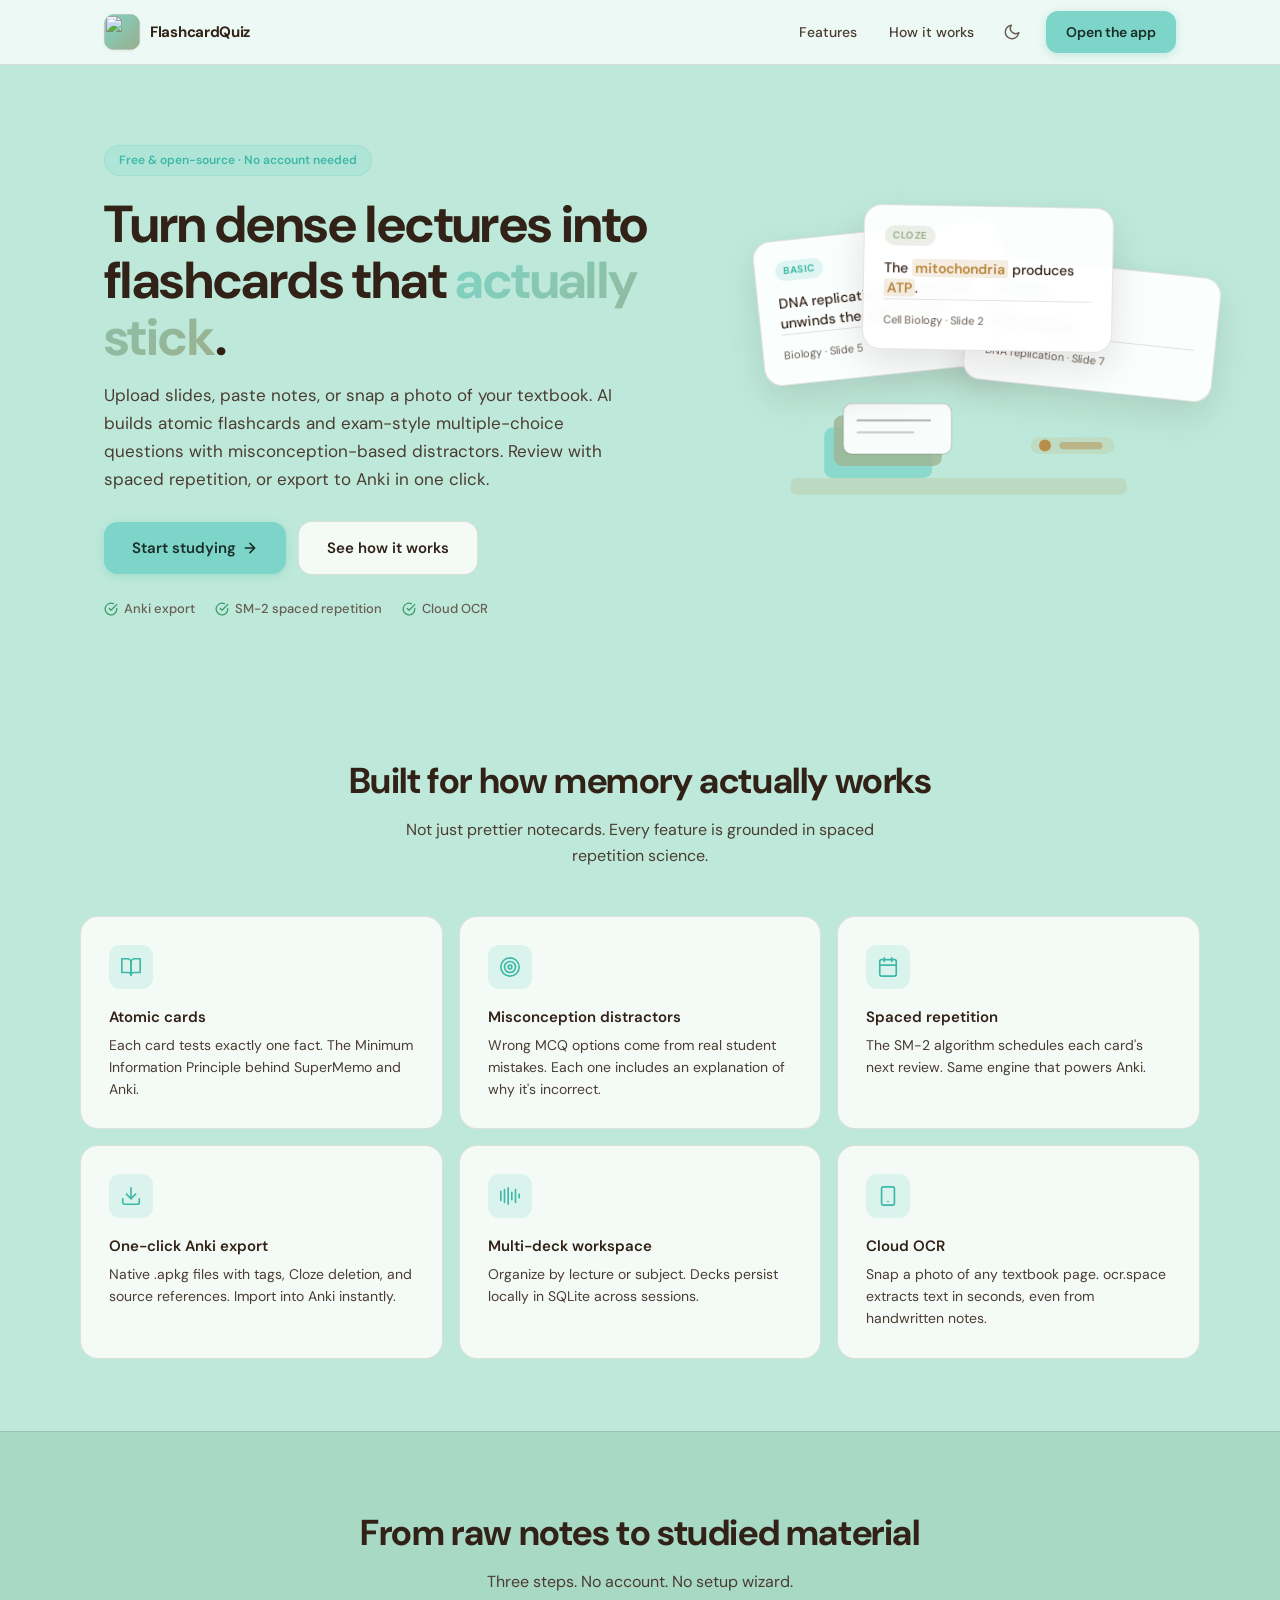
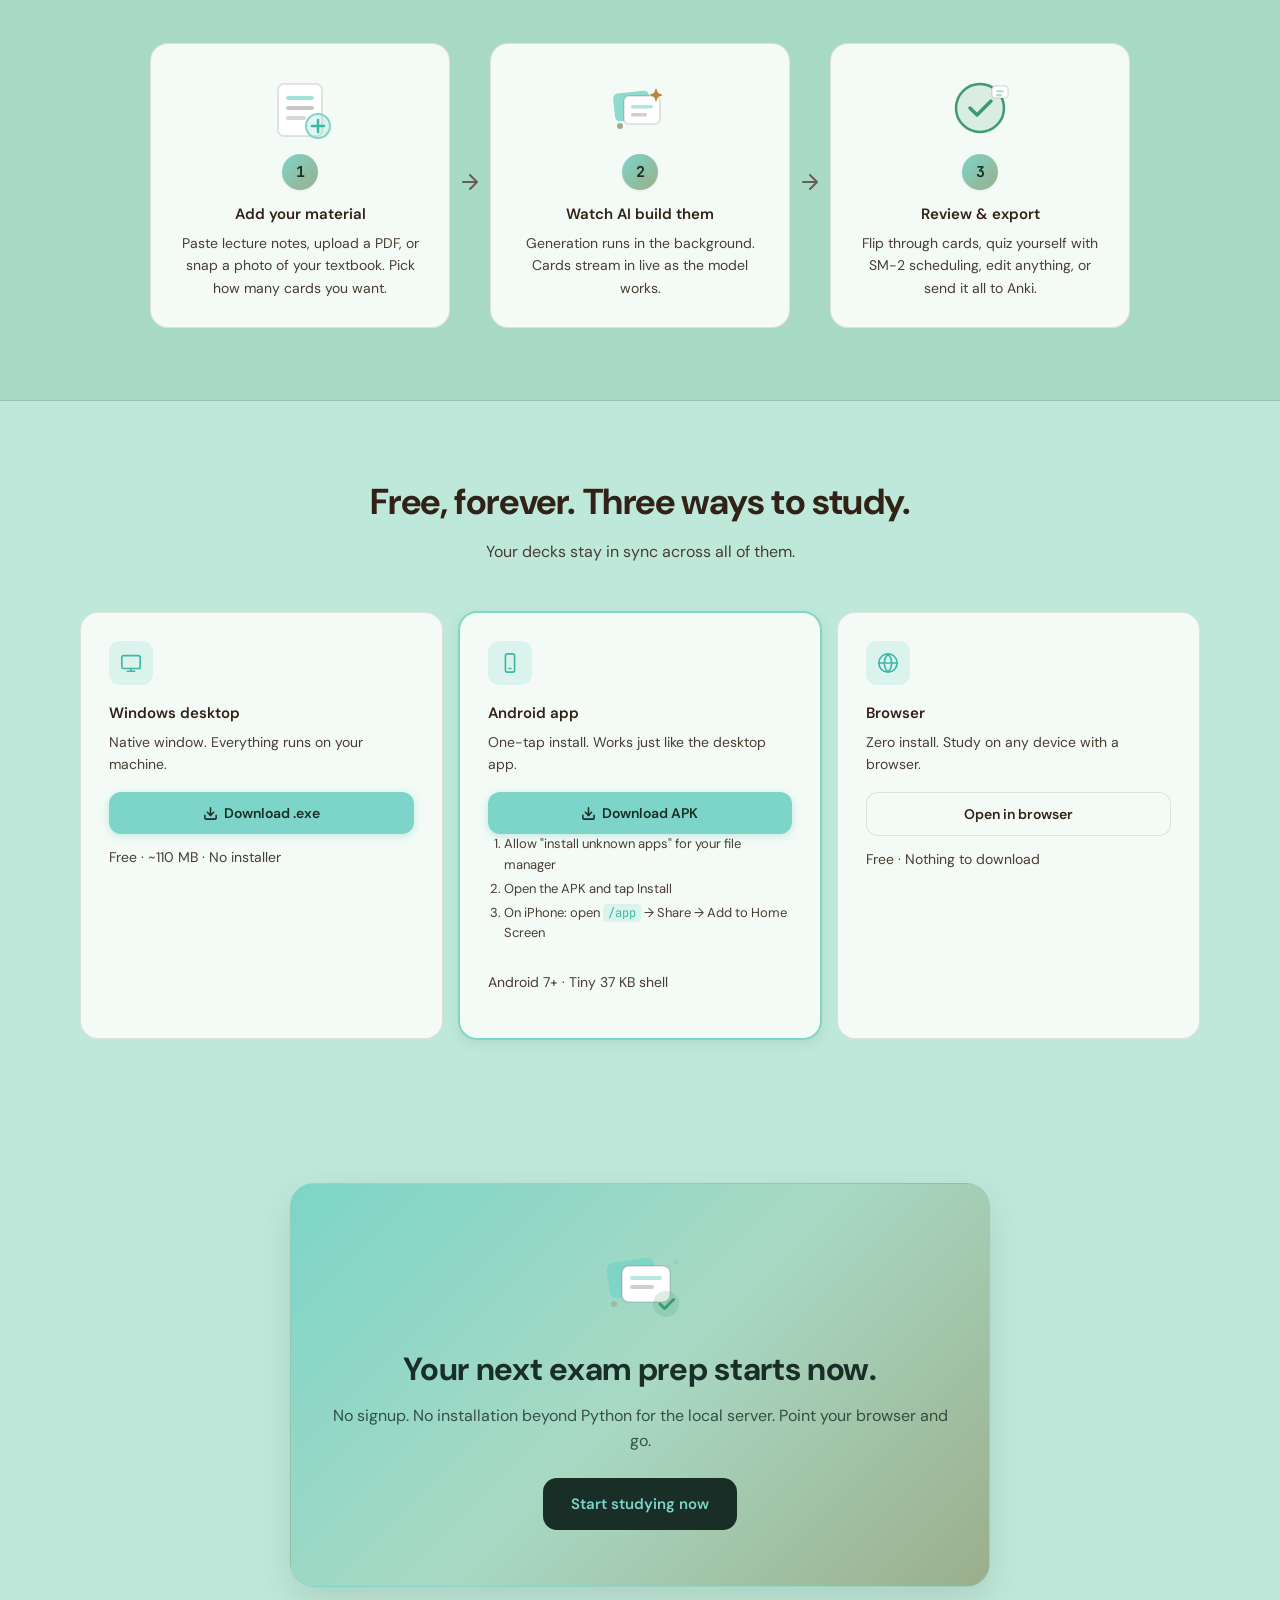
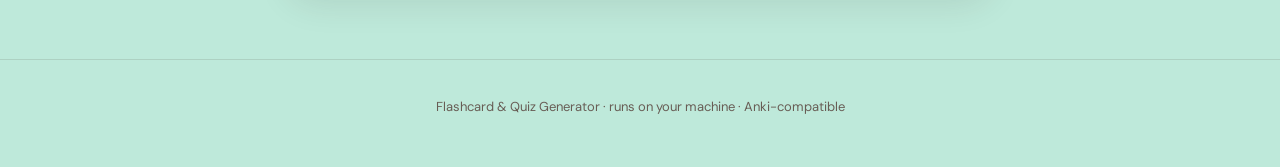
==== commit 84c367db: "FlashcardQuiz: FastAPI backend + web app + Android client (Modal deploy)" ====
--- a/static/index.html
+++ b/static/index.html
@@ -5,7 +5,7 @@
   <meta name="viewport" content="width=device-width, initial-scale=1.0" />
   <title>Flashcard &amp; Quiz Generator — AI study cards that stick</title>
   <meta name="description" content="Turn PDFs, slides, scans and notes into flashcards and exam-style MCQs with AI. Anki export, spaced repetition, offline desktop & mobile apps — free." />
-  <meta name="theme-color" content="#1a1a2e" />
+  <meta name="theme-color" content="#BEE9DA" />
   <meta name="mobile-web-app-capable" content="yes" />
   <meta name="apple-mobile-web-app-capable" content="yes" />
   <meta name="apple-mobile-web-app-status-bar-style" content="black-translucent" />
@@ -30,7 +30,7 @@
     <div class="nav-inner">
       <a class="brand" href="/">
         <div class="brand-mark">
-          <svg width="18" height="18" viewBox="0 0 24 24" fill="none" stroke="currentColor" stroke-width="2.2" stroke-linecap="round" stroke-linejoin="round"><rect x="2" y="4" width="20" height="16" rx="2"/><path d="M12 4v16"/><path d="M2 12h20"/></svg>
+          <img src="/icons/logo.png" alt="" width="36" height="36" />
         </div>
         <span class="brand-name">FlashcardQuiz</span>
       </a>
@@ -99,6 +99,22 @@
           <p class="vcard-text">DNA Helicase</p>
           <div class="vcard-foot">DNA replication &middot; Slide 7</div>
         </div>
+        <svg class="stack-illust" viewBox="0 0 320 300" fill="none" xmlns="http://www.w3.org/2000/svg">
+          <rect x="20" y="230" width="280" height="14" rx="5" fill="var(--surface-2)" opacity="0.55"/>
+          <rect x="48" y="188" width="90" height="42" rx="7" fill="var(--accent)" opacity="0.85"/>
+          <rect x="56" y="178" width="90" height="42" rx="7" fill="var(--secondary)" opacity="0.8"/>
+          <rect x="64" y="168" width="90" height="42" rx="7" fill="var(--surface-elevated)" stroke="var(--border)" stroke-width="1.5"/>
+          <line x1="76" y1="182" x2="136" y2="182" stroke="var(--text-muted)" stroke-width="2" stroke-linecap="round" opacity="0.45"/>
+          <line x1="76" y1="192" x2="122" y2="192" stroke="var(--text-muted)" stroke-width="2" stroke-linecap="round" opacity="0.3"/>
+          <circle cx="260" cy="70" r="34" fill="var(--green)" opacity="0.15"/>
+          <path d="M246 70l9 9 18-18" stroke="var(--green)" stroke-width="3.5" stroke-linecap="round" stroke-linejoin="round"/>
+          <circle cx="42" cy="64" r="3" fill="var(--accent)"/>
+          <circle cx="300" cy="150" r="2.5" fill="var(--secondary)"/>
+          <circle cx="30" cy="140" r="2" fill="var(--accent)" opacity="0.6"/>
+          <rect x="220" y="196" width="70" height="14" rx="7" fill="var(--amber-soft)"/>
+          <circle cx="232" cy="203" r="5" fill="var(--amber)"/>
+          <rect x="244" y="200" width="36" height="6" rx="3" fill="var(--amber)" opacity="0.5"/>
+        </svg>
       </div>
     </div>
   </header>
@@ -164,6 +180,16 @@
       </div>
       <div class="steps">
         <div class="step">
+          <div class="step-illust">
+            <svg width="72" height="72" viewBox="0 0 72 72" fill="none" xmlns="http://www.w3.org/2000/svg">
+              <rect x="14" y="12" width="44" height="52" rx="6" fill="var(--surface-elevated)" stroke="var(--border)" stroke-width="2"/>
+              <rect x="22" y="24" width="28" height="4" rx="2" fill="var(--accent)" opacity="0.7"/>
+              <rect x="22" y="34" width="28" height="4" rx="2" fill="var(--text-muted)" opacity="0.35"/>
+              <rect x="22" y="44" width="20" height="4" rx="2" fill="var(--text-muted)" opacity="0.25"/>
+              <circle cx="54" cy="54" r="12" fill="var(--accent-soft)" stroke="var(--accent)" stroke-width="2"/>
+              <path d="M54 48v12M48 54h12" stroke="var(--accent-deep)" stroke-width="2.5" stroke-linecap="round"/>
+            </svg>
+          </div>
           <div class="step-num">1</div>
           <h3>Add your material</h3>
           <p>Paste lecture notes, upload a PDF, or snap a photo of your textbook. Pick how many cards you want.</p>
@@ -172,6 +198,16 @@
           <svg width="24" height="24" viewBox="0 0 24 24" fill="none" stroke="currentColor" stroke-width="2" stroke-linecap="round" stroke-linejoin="round"><path d="M5 12h14M12 5l7 7-7 7"/></svg>
         </div>
         <div class="step">
+          <div class="step-illust">
+            <svg width="72" height="72" viewBox="0 0 72 72" fill="none" xmlns="http://www.w3.org/2000/svg">
+              <rect x="10" y="20" width="36" height="28" rx="5" fill="var(--accent)" opacity="0.85" transform="rotate(-6 28 34)"/>
+              <rect x="20" y="24" width="36" height="28" rx="5" fill="var(--surface-elevated)" stroke="var(--border)" stroke-width="2"/>
+              <rect x="27" y="33" width="22" height="3.5" rx="1.75" fill="var(--accent)" opacity="0.6"/>
+              <rect x="27" y="41" width="16" height="3.5" rx="1.75" fill="var(--text-muted)" opacity="0.3"/>
+              <path d="M52 16l2 5 5 2-5 2-2 5-2-5-5-2 5-2 2-5z" fill="var(--amber)"/>
+              <circle cx="16" cy="54" r="3" fill="var(--secondary)"/>
+            </svg>
+          </div>
           <div class="step-num">2</div>
           <h3>Watch AI build them</h3>
           <p>Generation runs in the background. Cards stream in live as the model works.</p>
@@ -180,6 +216,15 @@
           <svg width="24" height="24" viewBox="0 0 24 24" fill="none" stroke="currentColor" stroke-width="2" stroke-linecap="round" stroke-linejoin="round"><path d="M5 12h14M12 5l7 7-7 7"/></svg>
         </div>
         <div class="step">
+          <div class="step-illust">
+            <svg width="72" height="72" viewBox="0 0 72 72" fill="none" xmlns="http://www.w3.org/2000/svg">
+              <circle cx="36" cy="36" r="24" fill="var(--green-soft)" stroke="var(--green)" stroke-width="2.5"/>
+              <path d="M26 36l7 7 14-14" stroke="var(--green)" stroke-width="3.5" stroke-linecap="round" stroke-linejoin="round"/>
+              <rect x="48" y="14" width="16" height="12" rx="3" fill="var(--surface-elevated)" stroke="var(--border)" stroke-width="1.5"/>
+              <rect x="52" y="18" width="8" height="2.5" rx="1.25" fill="var(--accent)" opacity="0.6"/>
+              <rect x="52" y="22" width="6" height="2.5" rx="1.25" fill="var(--text-muted)" opacity="0.3"/>
+            </svg>
+          </div>
           <div class="step-num">3</div>
           <h3>Review &amp; export</h3>
           <p>Flip through cards, quiz yourself with SM-2 scheduling, edit anything, or send it all to Anki.</p>
@@ -239,6 +284,16 @@
 
   <section class="cta-band">
     <div class="cta-inner">
+      <svg class="cta-illust" width="88" height="88" viewBox="0 0 88 88" fill="none" xmlns="http://www.w3.org/2000/svg" aria-hidden="true">
+        <rect x="12" y="20" width="48" height="36" rx="7" fill="var(--accent)" opacity="0.9" transform="rotate(-8 36 38)"/>
+        <rect x="26" y="26" width="48" height="36" rx="7" fill="var(--surface-elevated)" stroke="var(--border)" stroke-width="2"/>
+        <rect x="34" y="36" width="32" height="4" rx="2" fill="var(--accent)" opacity="0.55"/>
+        <rect x="34" y="45" width="24" height="4" rx="2" fill="var(--text-muted)" opacity="0.3"/>
+        <circle cx="70" cy="64" r="13" fill="var(--green)" opacity="0.18"/>
+        <path d="M64 64l4.5 4.5 9-9" stroke="var(--green)" stroke-width="3" stroke-linecap="round" stroke-linejoin="round"/>
+        <circle cx="18" cy="64" r="3" fill="var(--secondary)" opacity="0.7"/>
+        <circle cx="80" cy="22" r="2.5" fill="var(--accent)" opacity="0.6"/>
+      </svg>
       <h2>Your next exam prep starts now.</h2>
       <p>No signup. No installation beyond Python for the local server. Point your browser and go.</p>
       <a href="/app" class="btn-primary btn-lg">Start studying now</a>
--- a/static/tokens.css
+++ b/static/tokens.css
@@ -1,60 +1,80 @@
 /* ---------------------------------------------------------------- tokens
-   Shared design tokens for landing + app pages. Both CSS files import this
-   via @import so there is a single source of truth for colors, spacing, and
-   typography. */
+   FlashcardQuiz design system — sage/teal palette.
+   Shared by landing + app. Single source of truth. */
 
 :root {
-  --bg: #fafbfc;
-  --bg-alt: #f1f3f5;
-  --surface: #ffffff;
-  --surface-elevated: #ffffff;
-  --accent: #2563eb;
-  --accent-soft: #dbeafe;
-  --accent-hover: #1d4ed8;
-  --text: #111827;
-  --text-secondary: #4b5563;
-  --text-muted: #9ca3af;
-  --border: #e5e7eb;
-  --border-strong: #d1d5db;
-  --green: #059669;
-  --green-soft: #d1fae5;
-  --rose: #e11d48;
-  --rose-soft: #ffe4e6;
-  --amber: #d97706;
-  --amber-soft: #fef3c7;
-  --grad: linear-gradient(135deg, #2563eb 0%, #7c3aed 100%);
-  --shadow-sm: 0 1px 2px rgba(0,0,0,0.04);
-  --shadow: 0 4px 12px rgba(0,0,0,0.06);
-  --shadow-lg: 0 12px 32px rgba(0,0,0,0.08);
+  /* Light mode */
+  --bg: #BEE9DA;
+  --bg-alt: #A8D9C4;
+  --surface: #F4FBF7;
+  --surface-2: #BBCAAA;
+  --surface-elevated: #FFFFFF;
+  --accent: #7CD5C8;
+  --accent-deep: #3DB8A8;
+  --accent-soft: rgba(124, 213, 200, 0.22);
+  --accent-hover: #5FC4B5;
+  --on-accent: #1A2E28;
+  --secondary: #9BAE8B;
+  --secondary-soft: rgba(155, 174, 139, 0.2);
+  --text: #312116;
+  --text-secondary: #4A3C32;
+  --text-muted: #685D55;
+  --border: rgba(49, 33, 22, 0.12);
+  --border-strong: rgba(49, 33, 22, 0.22);
+  --green: #3D9A6E;
+  --green-soft: rgba(61, 154, 110, 0.15);
+  --rose: #C45B5B;
+  --rose-soft: rgba(196, 91, 91, 0.14);
+  --amber: #B8863B;
+  --amber-soft: rgba(184, 134, 59, 0.15);
+  --grad: linear-gradient(135deg, #7CD5C8 0%, #9BAE8B 100%);
+  --grad-hero: linear-gradient(135deg, #7CD5C8 0%, #A8D9C4 50%, #9BAE8B 100%);
+  --shadow-sm: 0 1px 3px rgba(49, 33, 22, 0.07);
+  --shadow: 0 4px 14px rgba(49, 33, 22, 0.09);
+  --shadow-lg: 0 14px 36px rgba(49, 33, 22, 0.12);
+  --shadow-glow: 0 0 0 3px rgba(124, 213, 200, 0.3);
   --radius: 12px;
   --radius-lg: 18px;
+  --radius-xl: 24px;
   --font: "DM Sans", system-ui, -apple-system, sans-serif;
   --font-mono: "JetBrains Mono", "Cascadia Mono", monospace;
   --sidebar-w: 240px;
+  --sidenav-w: 72px;
+  --topnav-h: 60px;
   --transition-fast: 0.15s ease;
   --transition-med: 0.25s ease;
 }
 
 :root[data-theme="dark"] {
-  --bg: #0a0a0f;
-  --bg-alt: #111118;
-  --surface: #16161f;
-  --surface-elevated: #1c1c27;
-  --accent: #60a5fa;
-  --accent-soft: rgba(37,99,235,0.15);
-  --accent-hover: #93bbfd;
-  --text: #e5e7eb;
-  --text-secondary: #9ca3af;
-  --text-muted: #6b7280;
-  --border: #26262e;
-  --border-strong: #33333d;
-  --green-soft: rgba(5,150,105,0.15);
-  --rose-soft: rgba(225,29,72,0.15);
-  --amber-soft: rgba(217,119,6,0.15);
-  --grad: linear-gradient(135deg, #60a5fa 0%, #a78bfa 100%);
-  --shadow-sm: 0 1px 2px rgba(0,0,0,0.2);
-  --shadow: 0 4px 12px rgba(0,0,0,0.3);
-  --shadow-lg: 0 12px 32px rgba(0,0,0,0.4);
+  --bg: #121816;
+  --bg-alt: #0D1210;
+  --surface: #1B2421;
+  --surface-2: #222D29;
+  --surface-elevated: #212C28;
+  --accent: #66C2B4;
+  --accent-deep: #4DA99B;
+  --accent-soft: rgba(102, 194, 180, 0.16);
+  --accent-hover: #7DD1C4;
+  --on-accent: #121816;
+  --secondary: #9BAE8B;
+  --secondary-soft: rgba(155, 174, 139, 0.16);
+  --text: #E3ECE8;
+  --text-secondary: #B8C4BE;
+  --text-muted: #A1AFA9;
+  --border: #2A3833;
+  --border-strong: #3A4A44;
+  --green: #5CBF8E;
+  --green-soft: rgba(92, 191, 142, 0.14);
+  --rose: #D47A7A;
+  --rose-soft: rgba(212, 122, 122, 0.14);
+  --amber: #D4A85C;
+  --amber-soft: rgba(212, 168, 92, 0.14);
+  --grad: linear-gradient(135deg, #66C2B4 0%, #9BAE8B 100%);
+  --grad-hero: linear-gradient(135deg, #66C2B4 0%, #2A3833 50%, #9BAE8B 100%);
+  --shadow-sm: 0 1px 3px rgba(0, 0, 0, 0.3);
+  --shadow: 0 4px 14px rgba(0, 0, 0, 0.35);
+  --shadow-lg: 0 14px 36px rgba(0, 0, 0, 0.45);
+  --shadow-glow: 0 0 0 3px rgba(102, 194, 180, 0.28);
 }
 
 html.fs-compact { zoom: 0.92; }
@@ -74,40 +94,35 @@
   -moz-osx-font-smoothing: grayscale;
 }
 
-::selection { background: rgba(37,99,235,0.15); }
+::selection { background: var(--accent-soft); }
 
 ::-webkit-scrollbar { width: 8px; height: 8px; }
 ::-webkit-scrollbar-track { background: transparent; }
 ::-webkit-scrollbar-thumb { background: var(--border-strong); border-radius: 999px; }
 ::-webkit-scrollbar-thumb:hover { background: var(--text-muted); }
 
-/* ---------------------------------------------------------------- utility animations */
+/* ---------------------------------------------------------------- animations */
 
 @keyframes fadeIn {
   from { opacity: 0; transform: translateY(8px); }
   to { opacity: 1; transform: none; }
 }
-
 @keyframes slideInRight {
   from { opacity: 0; transform: translateX(12px); }
   to { opacity: 1; transform: none; }
 }
-
 @keyframes scaleIn {
   from { opacity: 0; transform: scale(0.95); }
   to { opacity: 1; transform: none; }
 }
-
 @keyframes pulse {
   0%, 100% { opacity: 1; }
   50% { opacity: 0.5; }
 }
-
 @keyframes shimmer {
   0% { background-position: -200% 0; }
   100% { background-position: 200% 0; }
 }
-
 @keyframes shake {
   0%, 100% { transform: translateX(0); }
   20% { transform: translateX(-4px); }
@@ -115,18 +130,30 @@
   60% { transform: translateX(-3px); }
   80% { transform: translateX(3px); }
 }
+@keyframes float {
+  0%, 100% { transform: translateY(0); }
+  50% { transform: translateY(-8px); }
+}
+@keyframes floatSlow {
+  0%, 100% { transform: translateY(0) rotate(var(--r, 0deg)); }
+  50% { transform: translateY(-12px) rotate(var(--r, 0deg)); }
+}
+@keyframes spin { to { transform: rotate(360deg); } }
+@keyframes progressSlide {
+  0% { margin-left: -30%; }
+  100% { margin-left: 100%; }
+}
 
 .animate-in { animation: fadeIn 0.3s ease both; }
 
-/* ---------------------------------------------------------------- skeleton loading */
+/* ---------------------------------------------------------------- skeleton */
 
 .skeleton {
-  background: linear-gradient(90deg, var(--bg-alt) 25%, var(--border) 50%, var(--bg-alt) 75%);
+  background: linear-gradient(90deg, var(--surface-2) 25%, var(--border) 50%, var(--surface-2) 75%);
   background-size: 200% 100%;
   animation: shimmer 1.5s ease-in-out infinite;
   border-radius: var(--radius);
 }
-
 .skeleton-text { height: 14px; margin-bottom: 8px; }
 .skeleton-text:last-child { width: 60%; }
 .skeleton-card { height: 140px; border-radius: var(--radius-lg); }
@@ -139,13 +166,18 @@
   font-weight: 600; border-radius: var(--radius); padding: 10px 20px;
   font-size: 14px; font-family: var(--font); cursor: pointer; border: none;
   transition: transform var(--transition-fast), box-shadow var(--transition-med), background var(--transition-fast);
+  text-decoration: none;
 }
 .btn-primary {
-  background: var(--accent); color: #fff;
-  box-shadow: 0 2px 8px rgba(37,99,235,0.25);
-}
-.btn-primary:hover { background: var(--accent-hover); box-shadow: 0 4px 16px rgba(37,99,235,0.35); transform: translateY(-1px); }
-.btn-primary:active { transform: translateY(1px); box-shadow: 0 1px 4px rgba(37,99,235,0.2); }
+  background: var(--accent); color: var(--on-accent);
+  box-shadow: 0 2px 8px rgba(102, 194, 180, 0.35);
+}
+.btn-primary:hover {
+  background: var(--accent-hover);
+  box-shadow: 0 4px 16px rgba(102, 194, 180, 0.45);
+  transform: translateY(-1px);
+}
+.btn-primary:active { transform: translateY(1px); box-shadow: 0 1px 4px rgba(102, 194, 180, 0.3); }
 .btn-primary:disabled { opacity: .45; cursor: not-allowed; transform: none; }
 
 .btn-ghost {
@@ -157,6 +189,11 @@
 
 .btn-sm { padding: 6px 12px; font-size: 12px; }
 .btn-danger:hover { border-color: var(--rose); color: var(--rose); background: var(--rose-soft); }
+
+.btn-secondary {
+  background: var(--secondary); color: var(--on-accent);
+}
+.btn-secondary:hover { filter: brightness(1.05); transform: translateY(-1px); }
 
 .icon-btn {
   background: transparent; border: none; color: var(--text-muted);
@@ -164,11 +201,11 @@
   display: grid; place-items: center; font-family: var(--font);
   transition: background var(--transition-fast), color var(--transition-fast);
 }
-.icon-btn:hover { color: var(--text); background: var(--bg-alt); }
+.icon-btn:hover { color: var(--text); background: var(--accent-soft); }
 
 /* ---------------------------------------------------------------- focus */
 
 :focus-visible {
-  outline: 2px solid var(--accent);
+  outline: 2px solid var(--accent-deep);
   outline-offset: 2px;
 }
--- a/static/landing.css
+++ b/static/landing.css
@@ -1,10 +1,12 @@
-﻿/* ---------------------------------------------------------------- tokens — imported via tokens.css */
+﻿/* ---------------------------------------------------------------- tokens via tokens.css */
 
 /* ---------------------------------------------------------------- nav */
 
 .nav {
   position: sticky; top: 0; z-index: 50;
-  background: var(--surface);
+  background: color-mix(in srgb, var(--surface) 88%, transparent);
+  backdrop-filter: blur(12px);
+  -webkit-backdrop-filter: blur(12px);
   border-bottom: 1px solid var(--border);
 }
 
@@ -24,8 +26,15 @@
   display: grid; place-items: center;
   border-radius: 10px;
   background: var(--grad);
-  color: #fff;
-  box-shadow: 0 2px 8px rgba(37,99,235,0.3);
+  color: var(--on-accent);
+  box-shadow: var(--shadow-sm);
+  overflow: hidden;
+}
+.brand-mark img {
+  width: 100%; height: 100%;
+  object-fit: cover;
+  border-radius: inherit;
+  display: block;
 }
 
 .brand-name { font-size: 15px; font-weight: 700; letter-spacing: -0.3px; }
@@ -39,7 +48,7 @@
   padding: 6px 12px; border-radius: 8px;
   transition: color var(--transition-fast), background var(--transition-fast);
 }
-.nav-link:hover { color: var(--text); background: var(--bg-alt); }
+.nav-link:hover { color: var(--text); background: var(--accent-soft); }
 
 /* theme icons */
 :root[data-theme="dark"] .icon-sun { display: block; }
@@ -56,7 +65,7 @@
   max-width: 1120px; margin: 0 auto;
   padding: 80px 24px 60px;
   display: grid;
-  grid-template-columns: 1.2fr 0.8fr;
+  grid-template-columns: 1.15fr 0.85fr;
   gap: 48px;
   align-items: center;
 }
@@ -66,8 +75,9 @@
   padding: 5px 14px;
   border-radius: 999px;
   font-size: 12px; font-weight: 600;
-  color: var(--accent);
+  color: var(--accent-deep);
   background: var(--accent-soft);
+  border: 1px solid color-mix(in srgb, var(--accent) 35%, transparent);
   margin-bottom: 20px;
 }
 
@@ -108,11 +118,11 @@
 }
 .proof-item svg { color: var(--green); flex-shrink: 0; }
 
-/* hero visual - stacked cards */
+/* hero visual - stacked cards + illustration */
 
 .hero-visual {
   position: relative;
-  height: 340px;
+  height: 360px;
   perspective: 1200px;
 }
 
@@ -122,32 +132,43 @@
   height: 100%;
 }
 
+.stack-illust {
+  position: absolute;
+  inset: 0;
+  width: 100%;
+  height: 100%;
+  z-index: 0;
+  opacity: 0.9;
+}
+
 .vcard {
   position: absolute;
-  width: 260px;
+  width: 250px;
   border-radius: var(--radius-lg);
-  background: var(--surface);
+  background: color-mix(in srgb, var(--surface-elevated) 92%, transparent);
+  backdrop-filter: blur(6px);
   border: 1px solid var(--border);
   box-shadow: var(--shadow-lg);
   padding: 20px;
   display: flex; flex-direction: column;
-}
-
-.vcard-1 { top: 20px; left: 0; transform: rotate(-6deg); z-index: 1; }
-.vcard-2 { top: 0; left: 90px; transform: rotate(1deg); z-index: 3; }
-.vcard-3 { top: 50px; left: 190px; transform: rotate(6deg); z-index: 2; }
+  z-index: 2;
+}
+
+.vcard-1 { top: 28px; left: 4%; transform: rotate(-6deg); animation: floatSlow 6s ease-in-out infinite; --r: -6deg; }
+.vcard-2 { top: 4px; left: 28%; transform: rotate(1deg); z-index: 4; animation: float 5s ease-in-out infinite; }
+.vcard-3 { top: 64px; left: 52%; transform: rotate(6deg); animation: floatSlow 7s ease-in-out infinite; animation-delay: -2s; --r: 6deg; }
 
 .vcard-chip {
   display: inline-block;
   font-size: 10px; font-weight: 700; letter-spacing: 0.6px;
-  color: #4338ca;
-  background: #e0e7ff;
+  color: var(--accent-deep);
+  background: var(--accent-soft);
   padding: 2px 8px; border-radius: 999px;
   text-transform: uppercase;
   width: fit-content;
 }
-.vcard-chip.cloze { color: #0369a1; background: #e0f2fe; }
-.vcard-chip.answer { color: #047857; background: var(--green-soft); }
+.vcard-chip.cloze { color: var(--secondary); background: var(--secondary-soft); }
+.vcard-chip.answer { color: var(--green); background: var(--green-soft); }
 
 .vcard-text {
   font-size: 14px; font-weight: 500;
@@ -156,8 +177,8 @@
 }
 
 .vcard mark {
-  background: #fef08a;
-  color: #451a03;
+  background: var(--amber-soft);
+  color: var(--amber);
   border-radius: 3px;
   padding: 0 3px;
   font-weight: 600;
@@ -171,15 +192,15 @@
 
 @media (max-width: 900px) {
   .hero { grid-template-columns: 1fr; padding-top: 48px; }
-  .hero-visual { height: 280px; }
+  .hero-visual { height: 300px; }
   .vcard-2 { left: 50%; transform: translateX(-50%) rotate(1deg); }
-  .vcard-1 { left: 5%; }
-  .vcard-3 { right: 5%; left: auto; }
+  .vcard-1 { left: 2%; }
+  .vcard-3 { right: 2%; left: auto; }
 }
 
 @media (max-width: 640px) {
   .hero { padding-top: 32px; }
-  .hero-visual { height: 220px; }
+  .hero-visual { height: 230px; }
   .vcard-3 { display: none; }
   .hero-actions { flex-direction: column; align-items: stretch; }
   .hero-actions .btn-primary, .hero-actions .btn-ghost { text-align: center; justify-content: center; }
@@ -188,7 +209,11 @@
 /* ---------------------------------------------------------------- sections */
 
 .section { padding: 72px 24px; }
-.section-alt { background: var(--bg-alt); border-top: 1px solid var(--border); border-bottom: 1px solid var(--border); }
+.section-alt {
+  background: var(--bg-alt);
+  border-top: 1px solid var(--border);
+  border-bottom: 1px solid var(--border);
+}
 
 .section-inner { max-width: 1120px; margin: 0 auto; }
 
@@ -231,7 +256,7 @@
 .feature-card:hover {
   transform: translateY(-3px);
   box-shadow: var(--shadow-lg);
-  border-color: var(--border-strong);
+  border-color: var(--accent);
 }
 
 .f-icon {
@@ -239,7 +264,7 @@
   display: grid; place-items: center;
   border-radius: 11px;
   background: var(--accent-soft);
-  color: var(--accent);
+  color: var(--accent-deep);
   margin-bottom: 16px;
 }
 
@@ -253,7 +278,7 @@
 
 .steps {
   display: flex;
-  align-items: center;
+  align-items: stretch;
   justify-content: center;
   gap: 0;
 }
@@ -266,24 +291,40 @@
   text-align: center;
   flex: 1;
   max-width: 300px;
-}
+  transition: transform .15s, box-shadow .2s, border-color .15s;
+}
+.step:hover {
+  transform: translateY(-3px);
+  box-shadow: var(--shadow);
+  border-color: var(--accent);
+}
+
+.step-illust {
+  display: flex;
+  justify-content: center;
+  margin-bottom: 10px;
+}
+.step-illust svg { animation: float 5s ease-in-out infinite; }
+.step:nth-child(3) .step-illust svg { animation-delay: -1.5s; }
+.step:nth-child(5) .step-illust svg { animation-delay: -3s; }
 
 .step-connector {
   color: var(--text-muted);
   flex-shrink: 0;
   padding: 0 8px;
+  align-self: center;
 }
 
 .step-num {
-  width: 44px; height: 44px;
-  margin: 0 auto 14px;
+  width: 36px; height: 36px;
+  margin: 0 auto 12px;
   display: grid; place-items: center;
   border-radius: 50%;
   background: var(--grad);
-  color: #fff;
-  font-weight: 700; font-size: 17px;
+  color: var(--on-accent);
+  font-weight: 700; font-size: 15px;
   font-family: var(--font-mono);
-  box-shadow: 0 2px 8px rgba(37,99,235,0.25);
+  box-shadow: var(--shadow-sm);
 }
 
 .step h3 { margin: 0 0 6px; font-size: 15px; font-weight: 600; }
@@ -326,7 +367,7 @@
   display: grid; place-items: center;
   border-radius: 11px;
   background: var(--accent-soft);
-  color: var(--accent);
+  color: var(--accent-deep);
   margin-bottom: 16px;
 }
 
@@ -346,7 +387,7 @@
 .install-steps li { margin-bottom: 3px; }
 .install-steps code {
   background: var(--accent-soft);
-  color: var(--accent);
+  color: var(--accent-deep);
   border-radius: 4px;
   padding: 1px 5px;
   font-family: var(--font-mono);
@@ -365,23 +406,37 @@
   max-width: 700px;
   margin: 0 auto;
   text-align: center;
-  background: var(--surface);
-  border: 1px solid var(--border);
-  border-radius: 24px;
+  background: var(--grad-hero);
+  border: 1px solid color-mix(in srgb, var(--accent) 40%, transparent);
+  border-radius: var(--radius-xl);
   padding: 56px 32px;
   box-shadow: var(--shadow-lg);
+}
+
+.cta-illust {
+  display: block;
+  margin: 0 auto 16px;
+  animation: float 5s ease-in-out infinite;
 }
 
 .cta-inner h2 {
   font-size: clamp(24px, 3vw, 32px);
   margin: 0 0 8px;
   letter-spacing: -0.3px;
+  color: var(--on-accent);
 }
 .cta-inner p {
-  color: var(--text-secondary);
+  color: var(--on-accent);
+  opacity: 0.8;
   margin: 0 0 24px;
   font-size: 16px;
 }
+.cta-inner .btn-primary {
+  background: var(--on-accent);
+  color: var(--accent);
+  box-shadow: none;
+}
+.cta-inner .btn-primary:hover { opacity: 0.9; background: var(--on-accent); }
 
 /* ---------------------------------------------------------------- footer */
 
@@ -423,7 +478,7 @@
 
 .toast-lite {
   position: fixed; bottom: 20px; right: 20px; z-index: 200;
-  background: var(--surface);
+  background: var(--surface-elevated);
   border: 1px solid var(--border);
   border-left: 3px solid var(--accent);
   box-shadow: var(--shadow-lg);
